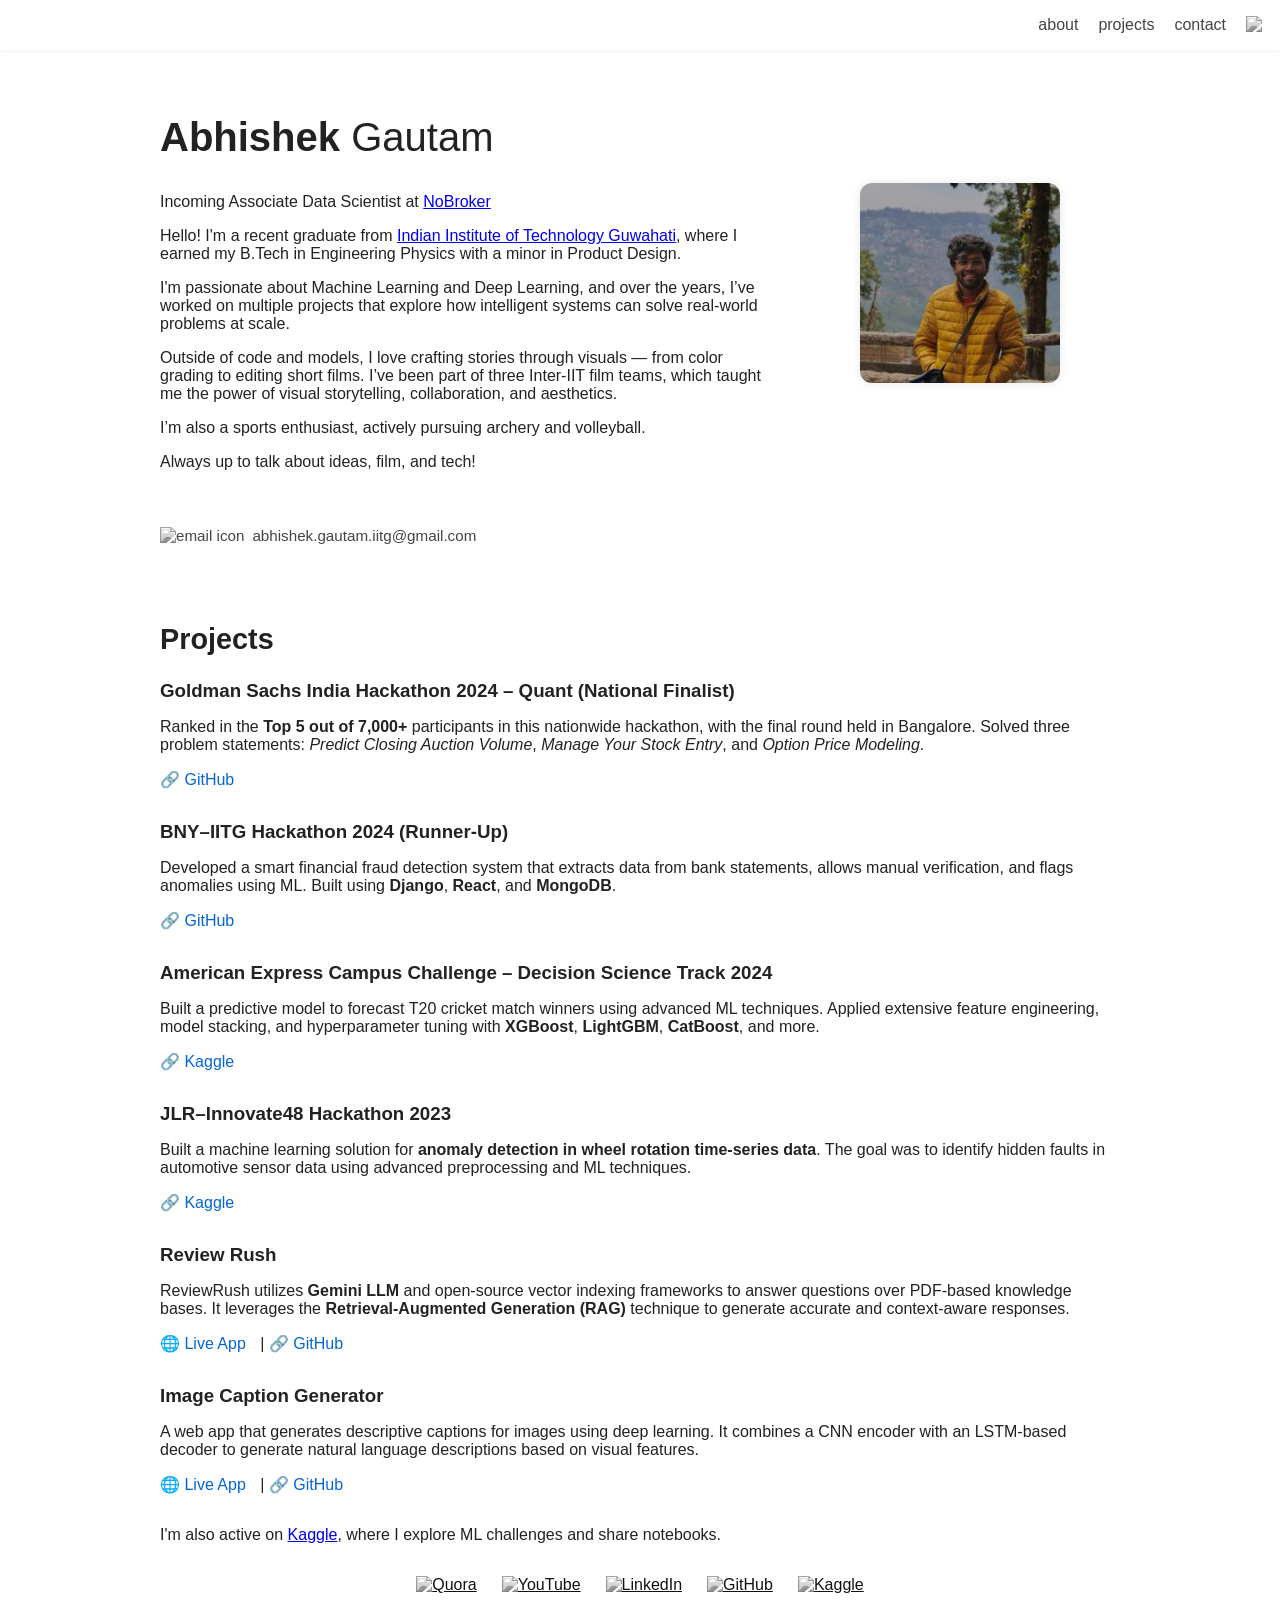
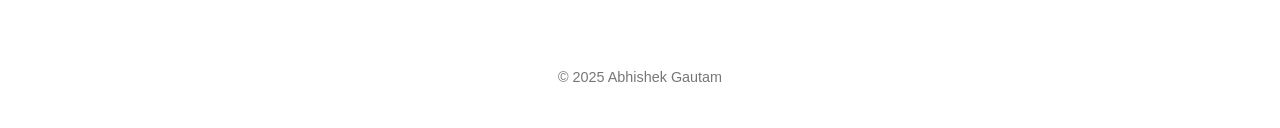
==== index.html @ c1649ff0 "rollback" ====
<!DOCTYPE html>
<html lang="en">

<head>
  <meta charset="UTF-8">
  <meta name="viewport" content="width=device-width, initial-scale=1.0">
  <title>Abhishek Gautam | Portfolio</title>
  <link rel="stylesheet" href="style.css">
</head>

<body>
  <nav class="nav">
    <div class="nav-left"></div>
    <ul class="nav-right">
      <li><a href="#about">about</a></li>
      <li><a href="#projects">projects</a></li>
      <li><a href="#contact">contact</a></li>
      <li>
        <button id="theme-toggle" class="theme-toggle">
          <img id="theme-icon" src="https://img.icons8.com/ios-filled/24/000000/sun--v1.png" alt="Theme Icon" />
        </button>
      </li>

    </ul>
  </nav>


  <main class="container">
    <section class="intro" id="about">
      <div class="intro-text">
        <h1><strong>Abhishek</strong> Gautam</h1>
        <p>Incoming Associate Data Scientist at <a href='https://www.nobroker.in/'>NoBroker</a></p>
        <p>Hello! I'm a recent graduate from <a href='https://iitg.ac.in/'>Indian Institute of Technology Guwahati</a>,
          where I earned my B.Tech in Engineering Physics with a
          minor in Product Design.</p>
        <p>
          I'm passionate about Machine Learning and Deep Learning, and over the years, I’ve worked on multiple projects
          that
          explore how intelligent systems can solve real-world problems at scale.</p>
        <p>Outside of code and models, I love crafting stories through visuals — from color grading to editing short
          films. I’ve
          been part of three Inter-IIT film teams, which taught me the power of visual
          storytelling, collaboration, and aesthetics.</p>
        <p>I’m also a sports enthusiast, actively pursuing archery and volleyball.</p>
        <p>Always up to talk about ideas, film, and tech!</p>
      </div>

      <div class="intro-img">
        <img src="profile.jpg" alt="Abhishek Gautam">
      </div>
      <p class="email-contact">
        <img src="https://img.icons8.com/ios-filled/20/000000/new-post.png" alt="email icon">
        abhishek.gautam.iitg@gmail.com
      </p>


    </section>

    <section id="projects">
      <h2>Projects</h2>

      <div class="project">
        <h3>Goldman Sachs India Hackathon 2024 – Quant (National Finalist)</h3>
        <p>
          Ranked in the <strong>Top 5 out of 7,000+</strong> participants in this nationwide hackathon, with the final
          round
          held in Bangalore.
          Solved three problem statements: <em>Predict Closing Auction Volume</em>, <em>Manage Your Stock Entry</em>,
          and
          <em>Option Price Modeling</em>.
        </p>
        <p>
          <a href="https://github.com/ABHISHEKgauti25/GoldmanSachsIndiaHackathon" target="_blank">🔗 GitHub</a>
        </p>
      </div>

      <div class="project">
        <h3>BNY–IITG Hackathon 2024 (Runner-Up)</h3>
        <p>
          Developed a smart financial fraud detection system that extracts data from bank statements, allows manual
          verification, and flags anomalies using ML.
          Built using <strong>Django</strong>, <strong>React</strong>, and <strong>MongoDB</strong>.
        </p>
        <p>
          <a href="https://github.com/Haribhajank/BNY-Hackathon" target="_blank">🔗 GitHub</a>
        </p>
      </div>

      <div class="project">
        <h3>American Express Campus Challenge – Decision Science Track 2024</h3>
        <p>
          Built a predictive model to forecast T20 cricket match winners using advanced ML techniques. Applied extensive
          feature engineering, model stacking, and hyperparameter tuning with <strong>XGBoost</strong>,
          <strong>LightGBM</strong>, <strong>CatBoost</strong>, and more.
        </p>
        <p>
          <a href="https://www.kaggle.com/datasets/abhishekgautam12/american-express-campus-super-bowl-challenge-2024?select=664376cd0ff2c_amex_campus_challenge_2024_modeling_problem_statement_vf_1.pdf"
            target="_blank">🔗 Kaggle</a>
        </p>
      </div>

      <div class="project">
        <h3>JLR–Innovate48 Hackathon 2023</h3>
        <p>
          Built a machine learning solution for <strong>anomaly detection in wheel rotation time-series data</strong>.
          The
          goal was to identify hidden faults in automotive sensor data using advanced preprocessing and ML techniques.
        </p>
        <p>
          <a href="https://www.kaggle.com/code/abhishekgautam12/jlr-ps3" target="_blank">🔗 Kaggle</a>
        </p>
      </div>



      <div class="project">
        <h3>Review Rush</h3>
        <p>
          ReviewRush utilizes <strong>Gemini LLM</strong> and open-source vector indexing frameworks to answer questions
          over PDF-based knowledge bases. It leverages the <strong>Retrieval-Augmented Generation (RAG)</strong>
          technique
          to generate accurate and context-aware responses.
        </p>
        <p>
          <a href="https://rushreview.streamlit.app/" target="_blank">🌐 Live App</a> |
          <a href="https://github.com/ABHISHEKgauti25/ReviewRush" target="_blank">🔗 GitHub</a>
        </p>
      </div>

      <div class="project">
        <h3>Image Caption Generator</h3>
        <p>
          A web app that generates descriptive captions for images using deep learning. It combines a CNN encoder with
          an
          LSTM-based decoder to generate natural language descriptions based on visual features.
        </p>
        <p>
          <a href="https://imagecaptiongeneration.streamlit.app/" target="_blank">🌐 Live App</a> |
          <a href="https://github.com/ABHISHEKgauti25/ImageCaptionGenerator" target="_blank">🔗 GitHub</a>
        </p>
      </div>




      <p>I'm also active on <a href="https://www.kaggle.com/abhishekgautam12" target="_blank">Kaggle</a>, where I
        explore ML
        challenges and share notebooks.</p>

    </section>


    <section id="contact">
      <ul class="icon-links">

        <li>
          <a href="https://www.quora.com/profile/Abhishek-Gautam-1459" target="_blank">
            <img src="https://img.icons8.com/ios-filled/32/000000/quora.png" alt="Quora">
          </a>
        </li>
        <li>
          <a href="https://www.youtube.com/@abhishekgautam25" target="_blank">
            <img src="https://img.icons8.com/ios-filled/32/000000/youtube-play.png" alt="YouTube">
          </a>
        </li>
        <li>
          <a href="https://www.linkedin.com/in/abhishek-gautam25/" target="_blank">
            <img src="https://img.icons8.com/ios-filled/32/000000/linkedin.png" alt="LinkedIn">
          </a>
        </li>
        <li>
          <a href="https://github.com/ABHISHEKgauti25" target="_blank">
            <img src="https://img.icons8.com/ios-filled/32/000000/github.png" alt="GitHub">
          </a>
        </li>
        <li>
          <a href="https://www.kaggle.com/abhishekgautam12" target="_blank">
            <img src="https://cdn.jsdelivr.net/gh/simple-icons/simple-icons/icons/kaggle.svg" alt="Kaggle"
              class="svg-icon">
          </a>
        </li>



      </ul>


    </section>


  </main>

  <footer>
    <p>&copy; 2025 Abhishek Gautam</p>
  </footer>

  <script>
    const toggleBtn = document.getElementById('theme-toggle');
    const icon = document.getElementById('theme-icon');

    function updateThemeIcon() {
      if (document.body.classList.contains('dark')) {
        icon.src = "https://img.icons8.com/ios-filled/24/ffffff/crescent-moon.png"; // white moon
      } else {
        icon.src = "https://img.icons8.com/ios-filled/24/000000/sun--v1.png"; // black sun
      }
    }

    toggleBtn.addEventListener('click', () => {
      document.body.classList.toggle('dark');
      updateThemeIcon();
    });

    // Call on load in case theme persists (optional)
    updateThemeIcon();
  </script>


</body>

</html>
---- style.css ----
body {
  font-family: 'Segoe UI', sans-serif;
  margin: 0;
  background: #fff;
  color: #222;
  transition: background 0.5s ease, color 0.5s ease;
}

.nav {
  background: #fff;
  padding: 1em;
  box-shadow: 0 2px 4px rgba(0, 0, 0, 0.05);
}

.nav ul {
  list-style: none;
  display: flex;
  justify-content: flex-end;
  align-items: center;
  gap: 20px;
  margin: 0;
  padding: 0;
}

.nav a {
  text-decoration: none;
  color: #444;
  font-weight: 500;
}

.nav .active {
  font-weight: bold;
  color: #000;
}


.container {
  max-width: 960px;
  margin: 2em auto;
  padding: 0 1em;
}

.intro {
  display: flex;
  flex-wrap: wrap;
  gap: 2em;
  align-items: center;
  margin-bottom: 4em;
}

.intro-text {
  flex: 1 1 60%;
}

.intro-img {
  flex: 1 1 30%;
  text-align: center;
}

.intro-img img {
  width: 200px;
  height: 200px;
  border-radius: 12px;
  object-fit: cover;
  box-shadow: 0 0 10px rgba(0, 0, 0, 0.1);
}

h1 {
  font-size: 2.5em;
  font-weight: 100;
}

h1 strong {
  font-weight: 600;
  /* Less bold than normal bold */
}

h2 {
  font-size: 1.8em;
  margin-top: 2em;
}

footer {
  text-align: center;
  padding: 2em;
  font-size: 0.9em;
  color: #777;
}

.dark {
  background: #121212;
  color: #eee;
}

.dark .nav {
  background: #1e1e1e;
}

.dark a {
  color: #90caf9;
}

.project {
  margin-bottom: 2em;
}

.project h3 {
  margin-bottom: 0.3em;
  color: #222;
}

.project a {
  text-decoration: none;
  margin-right: 10px;
  color: #0366d6;
}

.dark .project a {
  color: #90caf9;
}

.contact-list {
  list-style: none;
  padding: 0;
  margin-top: 1em;
}

.contact-list li {
  margin-bottom: 10px;
  display: flex;
  align-items: center;
}

.contact-list img {
  width: 20px;
  height: 20px;
  margin-right: 10px;
  filter: grayscale(100%);
}

.contact-list a {
  text-decoration: none;
  color: #0366d6;
}

.dark .contact-list a {
  color: #90caf9;
}

.email-contact {
  display: flex;
  align-items: center;
  font-size: 0.95em;
  margin-top: 0.5em;
  color: #444;
}

.email-contact img {
  margin-right: 8px;
  filter: grayscale(100%);
}

.dark .email-contact {
  color: #ccc;
}

.icon-links {
  display: flex;
  justify-content: center;
  gap: 25px;
  list-style: none;
  padding: 0;
  margin-top: 2em;
}

.icon-links li img {
  width: 32px;
  height: 32px;
  filter: grayscale(100%);
  transition: filter 0.3s ease;
}

.icon-links li img:hover {
  filter: none;
}

.svg-icon {
  width: 32px;
  height: 32px;
  filter: grayscale(100%);
  transition: filter 0.3s ease;
  fill: currentColor;
}

.svg-icon:hover {
  filter: none;
}

.theme-toggle {
  background: transparent;
  border: none;
  cursor: pointer;
  padding: 0;
  display: flex;
  align-items: center;
}

.theme-toggle img {
  width: 18px;
  height: 18px;
  filter: grayscale(100%);
  transition: filter 0.3s ease;
}

.theme-toggle img:hover {
  filter: none;
}
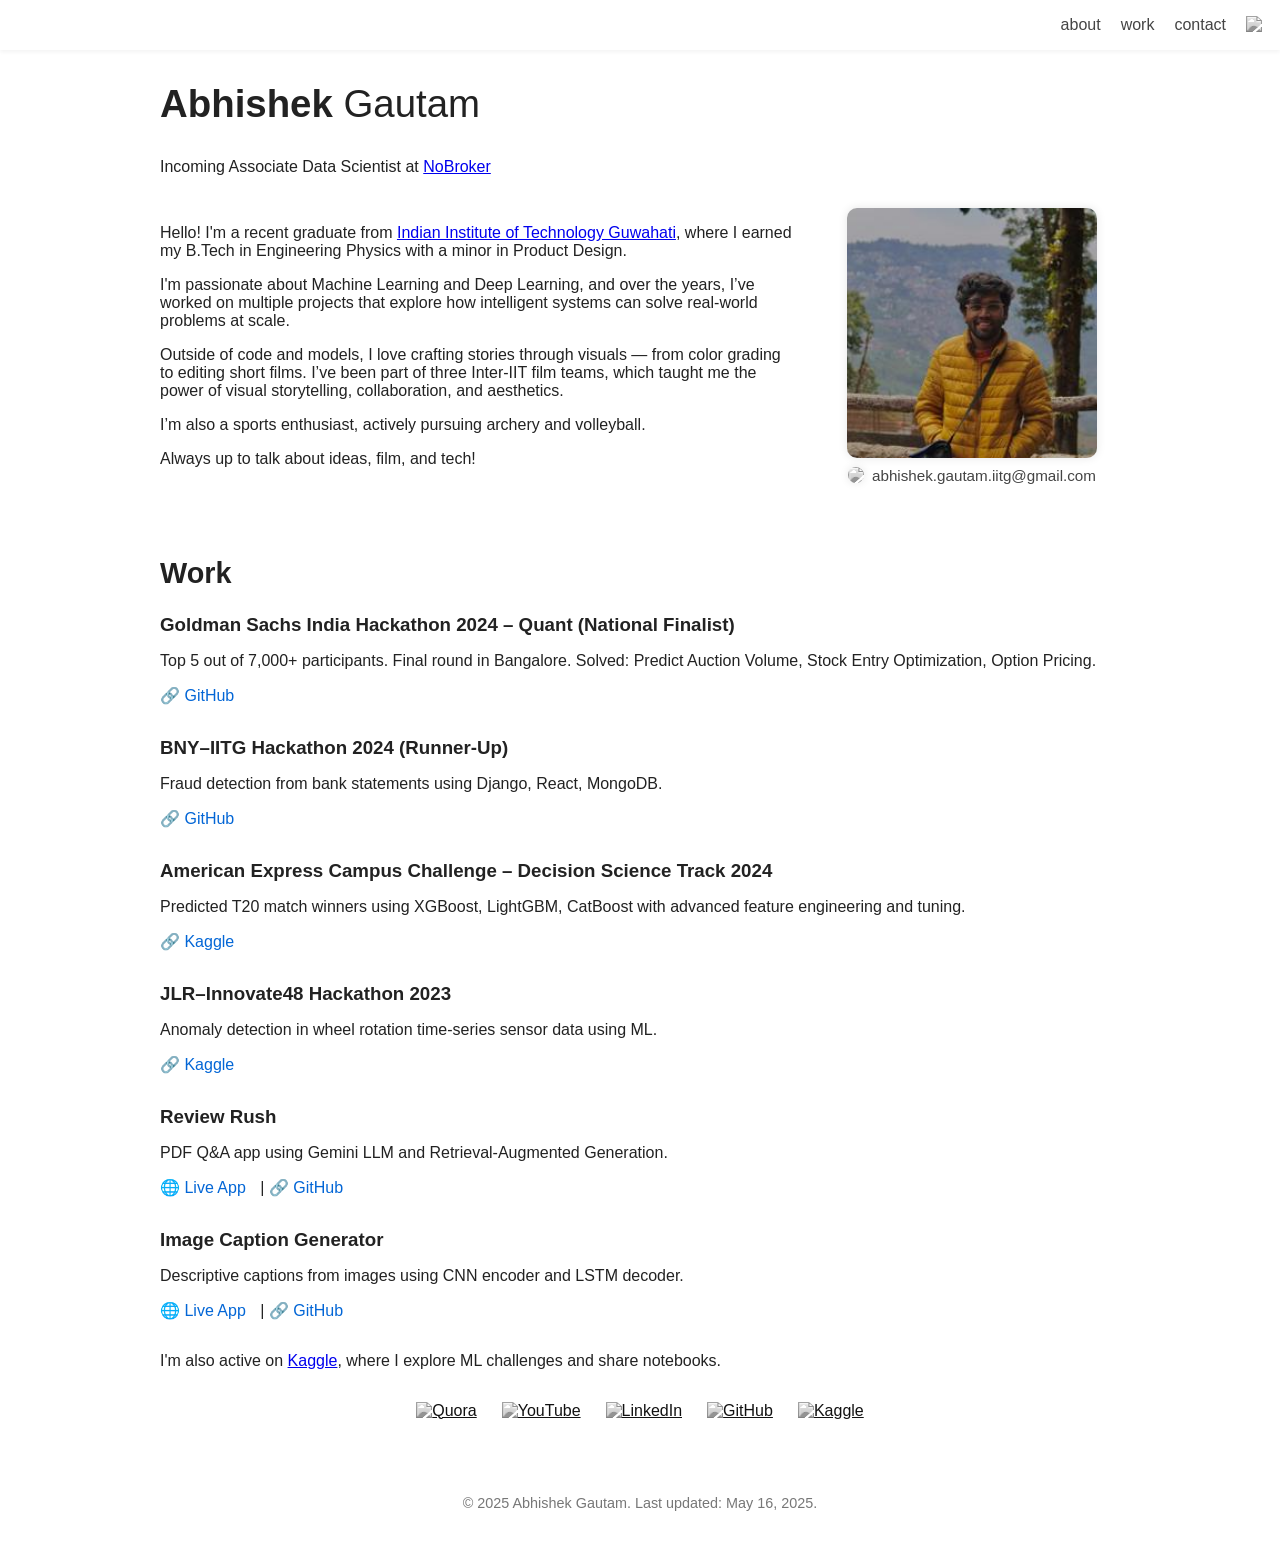
==== commit 52511def: "updated layout" ====
--- a/index.html
+++ b/index.html
@@ -2,196 +2,125 @@
 <html lang="en">
 
 <head>
-  <meta charset="UTF-8">
-  <meta name="viewport" content="width=device-width, initial-scale=1.0">
+  <meta charset="UTF-8" />
+  <meta name="viewport" content="width=device-width, initial-scale=1.0" />
   <title>Abhishek Gautam | Portfolio</title>
-  <link rel="stylesheet" href="style.css">
+  <link rel="stylesheet" href="style.css" />
 </head>
 
 <body>
   <nav class="nav">
-    <div class="nav-left"></div>
     <ul class="nav-right">
       <li><a href="#about">about</a></li>
-      <li><a href="#projects">projects</a></li>
+      <li><a href="#work">work</a></li>
       <li><a href="#contact">contact</a></li>
       <li>
         <button id="theme-toggle" class="theme-toggle">
           <img id="theme-icon" src="https://img.icons8.com/ios-filled/24/000000/sun--v1.png" alt="Theme Icon" />
         </button>
       </li>
-
     </ul>
   </nav>
 
-
   <main class="container">
     <section class="intro" id="about">
-      <div class="intro-text">
+      <div class="intro-heading">
         <h1><strong>Abhishek</strong> Gautam</h1>
-        <p>Incoming Associate Data Scientist at <a href='https://www.nobroker.in/'>NoBroker</a></p>
-        <p>Hello! I'm a recent graduate from <a href='https://iitg.ac.in/'>Indian Institute of Technology Guwahati</a>,
-          where I earned my B.Tech in Engineering Physics with a
-          minor in Product Design.</p>
-        <p>
-          I'm passionate about Machine Learning and Deep Learning, and over the years, I’ve worked on multiple projects
-          that
-          explore how intelligent systems can solve real-world problems at scale.</p>
-        <p>Outside of code and models, I love crafting stories through visuals — from color grading to editing short
-          films. I’ve
-          been part of three Inter-IIT film teams, which taught me the power of visual
-          storytelling, collaboration, and aesthetics.</p>
-        <p>I’m also a sports enthusiast, actively pursuing archery and volleyball.</p>
-        <p>Always up to talk about ideas, film, and tech!</p>
+        <p>Incoming Associate Data Scientist at <a href="https://www.nobroker.in/">NoBroker</a></p>
       </div>
 
-      <div class="intro-img">
-        <img src="profile.jpg" alt="Abhishek Gautam">
+      <div class="intro-content">
+        <div class="intro-left">
+          <p>Hello! I'm a recent graduate from <a href='https://iitg.ac.in/'>Indian Institute of Technology
+              Guwahati</a>, where I earned my B.Tech in Engineering Physics with a minor in Product Design.</p>
+          <p>I'm passionate about Machine Learning and Deep Learning, and over the years, I’ve worked on multiple
+            projects that explore how intelligent systems can solve real-world problems at scale.</p>
+          <p>Outside of code and models, I love crafting stories through visuals — from color grading to editing short
+            films. I’ve been part of three Inter-IIT film teams, which taught me the power of visual storytelling,
+            collaboration, and aesthetics.</p>
+          <p>I’m also a sports enthusiast, actively pursuing archery and volleyball.</p>
+          <p>Always up to talk about ideas, film, and tech!</p>
+        </div>
+        <div class="intro-right">
+          <img src="profile.jpg" alt="Abhishek Gautam" />
+          <p class="email-contact">
+            <img src="https://img.icons8.com/ios-filled/16/000000/new-post.png" alt="email icon" />
+            abhishek.gautam.iitg@gmail.com
+          </p>
+        </div>
+
       </div>
-      <p class="email-contact">
-        <img src="https://img.icons8.com/ios-filled/20/000000/new-post.png" alt="email icon">
-        abhishek.gautam.iitg@gmail.com
-      </p>
-
-
     </section>
 
-    <section id="projects">
-      <h2>Projects</h2>
+    <section id="work">
+      <h2>Work</h2>
 
       <div class="project">
         <h3>Goldman Sachs India Hackathon 2024 – Quant (National Finalist)</h3>
-        <p>
-          Ranked in the <strong>Top 5 out of 7,000+</strong> participants in this nationwide hackathon, with the final
-          round
-          held in Bangalore.
-          Solved three problem statements: <em>Predict Closing Auction Volume</em>, <em>Manage Your Stock Entry</em>,
-          and
-          <em>Option Price Modeling</em>.
-        </p>
-        <p>
-          <a href="https://github.com/ABHISHEKgauti25/GoldmanSachsIndiaHackathon" target="_blank">🔗 GitHub</a>
-        </p>
+        <p>Top 5 out of 7,000+ participants. Final round in Bangalore. Solved: Predict Auction Volume, Stock Entry
+          Optimization, Option Pricing.</p>
+        <p><a href="https://github.com/ABHISHEKgauti25/GoldmanSachsIndiaHackathon" target="_blank">🔗 GitHub</a></p>
       </div>
 
       <div class="project">
         <h3>BNY–IITG Hackathon 2024 (Runner-Up)</h3>
-        <p>
-          Developed a smart financial fraud detection system that extracts data from bank statements, allows manual
-          verification, and flags anomalies using ML.
-          Built using <strong>Django</strong>, <strong>React</strong>, and <strong>MongoDB</strong>.
-        </p>
-        <p>
-          <a href="https://github.com/Haribhajank/BNY-Hackathon" target="_blank">🔗 GitHub</a>
-        </p>
+        <p>Fraud detection from bank statements using Django, React, MongoDB.</p>
+        <p><a href="https://github.com/Haribhajank/BNY-Hackathon" target="_blank">🔗 GitHub</a></p>
       </div>
 
       <div class="project">
         <h3>American Express Campus Challenge – Decision Science Track 2024</h3>
-        <p>
-          Built a predictive model to forecast T20 cricket match winners using advanced ML techniques. Applied extensive
-          feature engineering, model stacking, and hyperparameter tuning with <strong>XGBoost</strong>,
-          <strong>LightGBM</strong>, <strong>CatBoost</strong>, and more.
+        <p>Predicted T20 match winners using XGBoost, LightGBM, CatBoost with advanced feature engineering and tuning.
         </p>
-        <p>
-          <a href="https://www.kaggle.com/datasets/abhishekgautam12/american-express-campus-super-bowl-challenge-2024?select=664376cd0ff2c_amex_campus_challenge_2024_modeling_problem_statement_vf_1.pdf"
-            target="_blank">🔗 Kaggle</a>
-        </p>
+        <p><a href="https://www.kaggle.com/datasets/abhishekgautam12/american-express-campus-super-bowl-challenge-2024"
+            target="_blank">🔗 Kaggle</a></p>
       </div>
 
       <div class="project">
         <h3>JLR–Innovate48 Hackathon 2023</h3>
-        <p>
-          Built a machine learning solution for <strong>anomaly detection in wheel rotation time-series data</strong>.
-          The
-          goal was to identify hidden faults in automotive sensor data using advanced preprocessing and ML techniques.
-        </p>
-        <p>
-          <a href="https://www.kaggle.com/code/abhishekgautam12/jlr-ps3" target="_blank">🔗 Kaggle</a>
-        </p>
+        <p>Anomaly detection in wheel rotation time-series sensor data using ML.</p>
+        <p><a href="https://www.kaggle.com/code/abhishekgautam12/jlr-ps3" target="_blank">🔗 Kaggle</a></p>
       </div>
-
-
 
       <div class="project">
         <h3>Review Rush</h3>
-        <p>
-          ReviewRush utilizes <strong>Gemini LLM</strong> and open-source vector indexing frameworks to answer questions
-          over PDF-based knowledge bases. It leverages the <strong>Retrieval-Augmented Generation (RAG)</strong>
-          technique
-          to generate accurate and context-aware responses.
-        </p>
-        <p>
-          <a href="https://rushreview.streamlit.app/" target="_blank">🌐 Live App</a> |
+        <p>PDF Q&A app using Gemini LLM and Retrieval-Augmented Generation.</p>
+        <p><a href="https://rushreview.streamlit.app/" target="_blank">🌐 Live App</a> |
           <a href="https://github.com/ABHISHEKgauti25/ReviewRush" target="_blank">🔗 GitHub</a>
         </p>
       </div>
 
       <div class="project">
         <h3>Image Caption Generator</h3>
-        <p>
-          A web app that generates descriptive captions for images using deep learning. It combines a CNN encoder with
-          an
-          LSTM-based decoder to generate natural language descriptions based on visual features.
-        </p>
-        <p>
-          <a href="https://imagecaptiongeneration.streamlit.app/" target="_blank">🌐 Live App</a> |
+        <p>Descriptive captions from images using CNN encoder and LSTM decoder.</p>
+        <p><a href="https://imagecaptiongeneration.streamlit.app/" target="_blank">🌐 Live App</a> |
           <a href="https://github.com/ABHISHEKgauti25/ImageCaptionGenerator" target="_blank">🔗 GitHub</a>
         </p>
       </div>
 
-
-
-
       <p>I'm also active on <a href="https://www.kaggle.com/abhishekgautam12" target="_blank">Kaggle</a>, where I
-        explore ML
-        challenges and share notebooks.</p>
-
+        explore ML challenges and share notebooks.</p>
     </section>
-
 
     <section id="contact">
       <ul class="icon-links">
-
-        <li>
-          <a href="https://www.quora.com/profile/Abhishek-Gautam-1459" target="_blank">
-            <img src="https://img.icons8.com/ios-filled/32/000000/quora.png" alt="Quora">
-          </a>
-        </li>
-        <li>
-          <a href="https://www.youtube.com/@abhishekgautam25" target="_blank">
-            <img src="https://img.icons8.com/ios-filled/32/000000/youtube-play.png" alt="YouTube">
-          </a>
-        </li>
-        <li>
-          <a href="https://www.linkedin.com/in/abhishek-gautam25/" target="_blank">
-            <img src="https://img.icons8.com/ios-filled/32/000000/linkedin.png" alt="LinkedIn">
-          </a>
-        </li>
-        <li>
-          <a href="https://github.com/ABHISHEKgauti25" target="_blank">
-            <img src="https://img.icons8.com/ios-filled/32/000000/github.png" alt="GitHub">
-          </a>
-        </li>
-        <li>
-          <a href="https://www.kaggle.com/abhishekgautam12" target="_blank">
-            <img src="https://cdn.jsdelivr.net/gh/simple-icons/simple-icons/icons/kaggle.svg" alt="Kaggle"
-              class="svg-icon">
-          </a>
-        </li>
-
-
-
+        <li><a href="https://www.quora.com/profile/Abhishek-Gautam-1459" target="_blank"><img
+              src="https://img.icons8.com/ios-filled/32/000000/quora.png" alt="Quora" /></a></li>
+        <li><a href="https://www.youtube.com/@abhishekgautam25" target="_blank"><img
+              src="https://img.icons8.com/ios-filled/32/000000/youtube-play.png" alt="YouTube" /></a></li>
+        <li><a href="https://www.linkedin.com/in/abhishek-gautam25/" target="_blank"><img
+              src="https://img.icons8.com/ios-filled/32/000000/linkedin.png" alt="LinkedIn" /></a></li>
+        <li><a href="https://github.com/ABHISHEKgauti25" target="_blank"><img
+              src="https://img.icons8.com/ios-filled/32/000000/github.png" alt="GitHub" /></a></li>
+        <li><a href="https://www.kaggle.com/abhishekgautam12" target="_blank"><img
+              src="https://cdn.jsdelivr.net/gh/simple-icons/simple-icons/icons/kaggle.svg" alt="Kaggle"
+              class="svg-icon" /></a></li>
       </ul>
-
-
     </section>
-
-
   </main>
 
   <footer>
-    <p>&copy; 2025 Abhishek Gautam</p>
+    <p>&copy; 2025 Abhishek Gautam. Last updated: May 16, 2025.</p>
   </footer>
 
   <script>
@@ -199,11 +128,9 @@
     const icon = document.getElementById('theme-icon');
 
     function updateThemeIcon() {
-      if (document.body.classList.contains('dark')) {
-        icon.src = "https://img.icons8.com/ios-filled/24/ffffff/crescent-moon.png"; // white moon
-      } else {
-        icon.src = "https://img.icons8.com/ios-filled/24/000000/sun--v1.png"; // black sun
-      }
+      icon.src = document.body.classList.contains('dark')
+        ? "https://img.icons8.com/ios-filled/24/ffffff/crescent-moon.png"
+        : "https://img.icons8.com/ios-filled/24/000000/sun--v1.png";
     }
 
     toggleBtn.addEventListener('click', () => {
@@ -211,11 +138,8 @@
       updateThemeIcon();
     });
 
-    // Call on load in case theme persists (optional)
     updateThemeIcon();
   </script>
-
-
 </body>
 
 </html>
--- a/style.css
+++ b/style.css
@@ -6,10 +6,15 @@
   transition: background 0.5s ease, color 0.5s ease;
 }
 
+
 .nav {
   background: #fff;
   padding: 1em;
   box-shadow: 0 2px 4px rgba(0, 0, 0, 0.05);
+  align-items: center;
+  position: sticky;
+  top: 0;
+
 }
 
 .nav ul {
@@ -33,38 +38,12 @@
   color: #000;
 }
 
-
 .container {
   max-width: 960px;
   margin: 2em auto;
   padding: 0 1em;
 }
 
-.intro {
-  display: flex;
-  flex-wrap: wrap;
-  gap: 2em;
-  align-items: center;
-  margin-bottom: 4em;
-}
-
-.intro-text {
-  flex: 1 1 60%;
-}
-
-.intro-img {
-  flex: 1 1 30%;
-  text-align: center;
-}
-
-.intro-img img {
-  width: 200px;
-  height: 200px;
-  border-radius: 12px;
-  object-fit: cover;
-  box-shadow: 0 0 10px rgba(0, 0, 0, 0.1);
-}
-
 h1 {
   font-size: 2.5em;
   font-weight: 100;
@@ -72,7 +51,6 @@
 
 h1 strong {
   font-weight: 600;
-  /* Less bold than normal bold */
 }
 
 h2 {
@@ -147,23 +125,6 @@
   color: #90caf9;
 }
 
-.email-contact {
-  display: flex;
-  align-items: center;
-  font-size: 0.95em;
-  margin-top: 0.5em;
-  color: #444;
-}
-
-.email-contact img {
-  margin-right: 8px;
-  filter: grayscale(100%);
-}
-
-.dark .email-contact {
-  color: #ccc;
-}
-
 .icon-links {
   display: flex;
   justify-content: center;
@@ -214,4 +175,72 @@
 
 .theme-toggle img:hover {
   filter: none;
+}
+
+.intro-heading {
+  margin-bottom: 2em;
+}
+
+.intro-heading h1 {
+  font-size: 2.4em;
+  font-weight: 100;
+}
+
+.intro-heading h1 strong {
+  font-weight: 600;
+}
+
+.intro-content {
+  display: flex;
+  align-items: flex-start;
+  gap: 2em;
+}
+
+.intro-left {
+  flex: 1 1 65%;
+  text-align: left;
+}
+
+.intro-right {
+  flex: 1 1 30%;
+  display: flex;
+  flex-direction: column;
+  align-items: center;
+}
+
+.intro-right img {
+  width: 250px;
+  height: 250px;
+  border-radius: 10px;
+  object-fit: cover;
+  box-shadow: 0 0 10px rgba(0, 0, 0, 0.1);
+}
+
+.email-contact {
+  margin-top: 0.6em;
+  display: flex;
+  align-items: center;
+  font-size: 0.95em;
+  color: #444;
+}
+
+.email-contact img {
+  width: 16px;
+  height: 16px;
+  margin-right: 8px;
+  filter: grayscale(100%);
+}
+
+/* Mobile */
+@media (max-width: 768px) {
+  .intro-content {
+    flex-direction: column;
+    align-items: center;
+  }
+
+  .intro-left,
+  .intro-right {
+    flex: 1 1 100%;
+    text-align: center;
+  }
 }
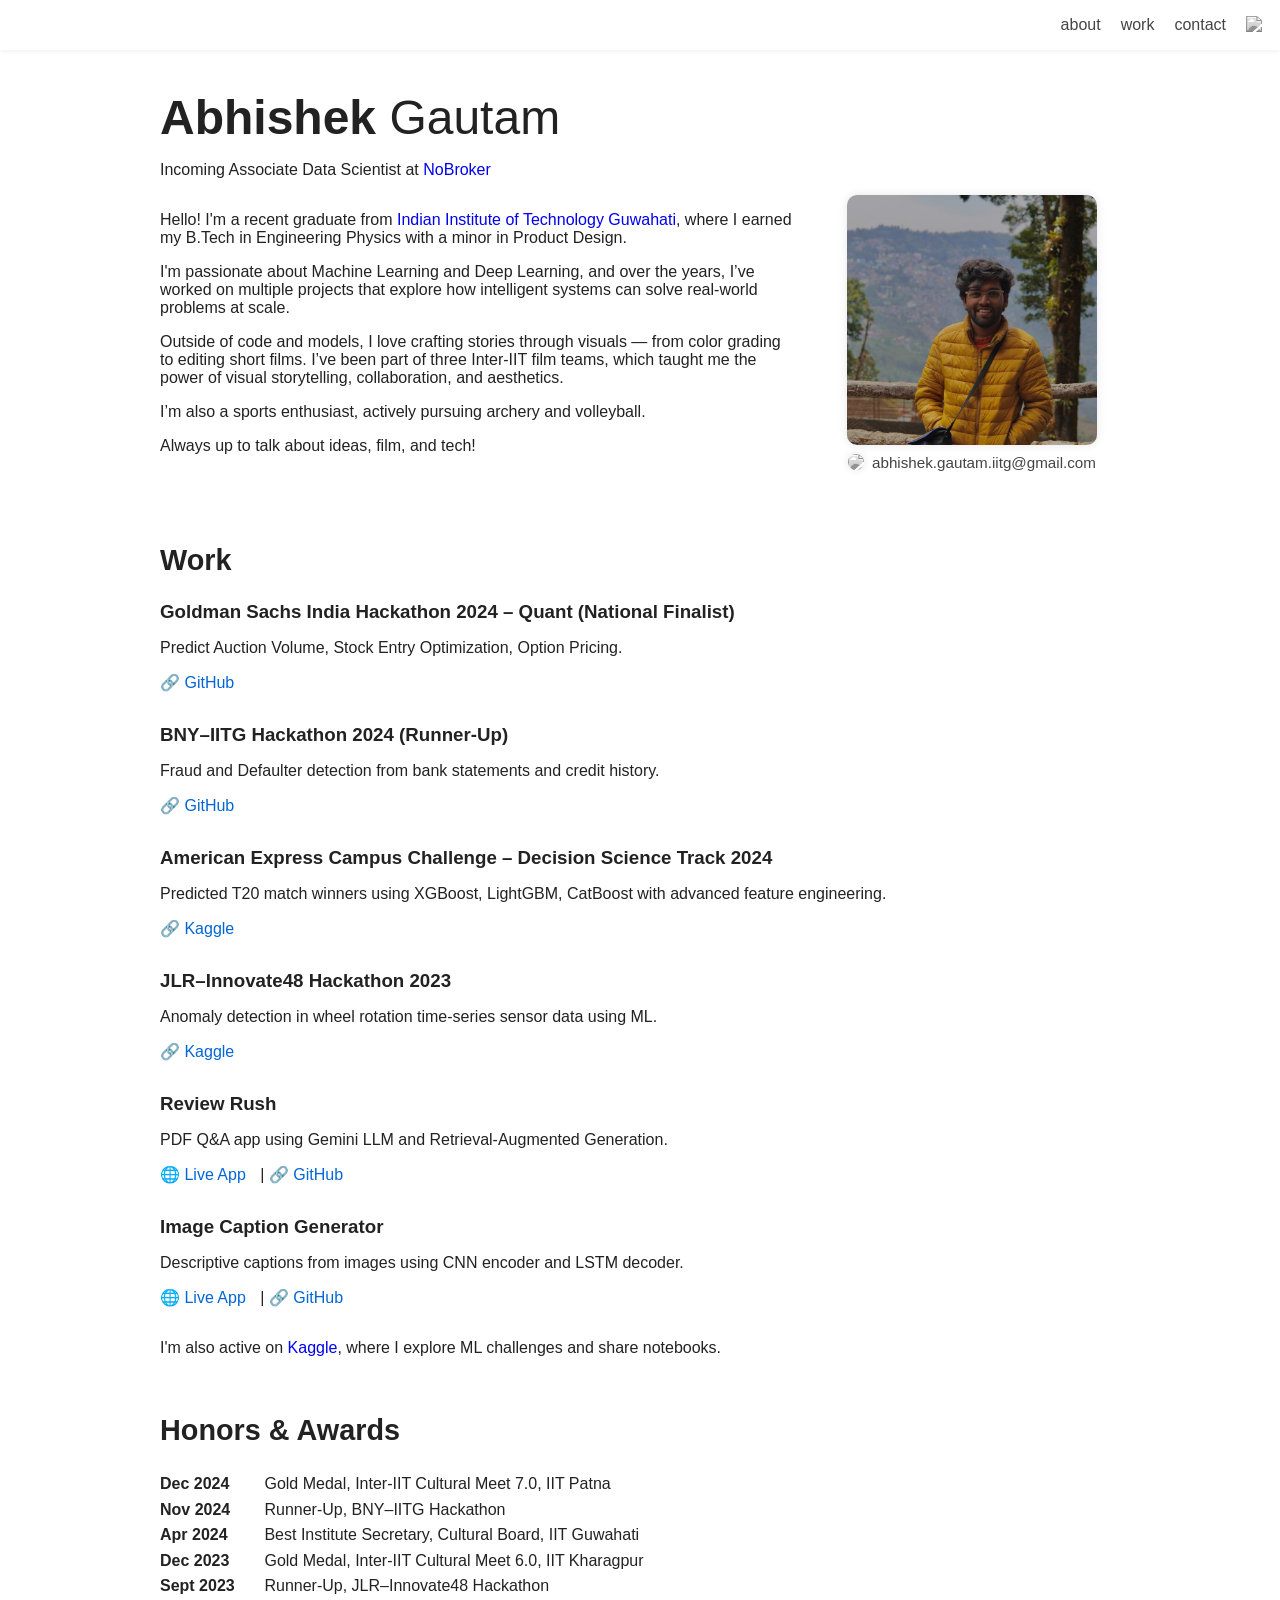
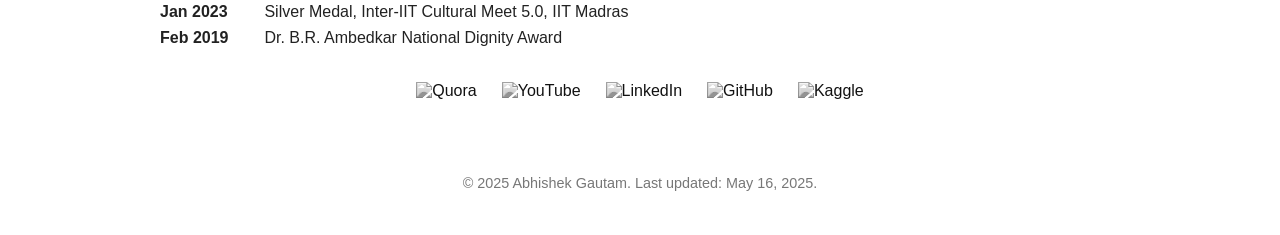
==== commit 3667d002: "adding awards section" ====
--- a/index.html
+++ b/index.html
@@ -57,20 +57,19 @@
 
       <div class="project">
         <h3>Goldman Sachs India Hackathon 2024 – Quant (National Finalist)</h3>
-        <p>Top 5 out of 7,000+ participants. Final round in Bangalore. Solved: Predict Auction Volume, Stock Entry
-          Optimization, Option Pricing.</p>
+        <p>Predict Auction Volume, Stock Entry Optimization, Option Pricing.</p>
         <p><a href="https://github.com/ABHISHEKgauti25/GoldmanSachsIndiaHackathon" target="_blank">🔗 GitHub</a></p>
       </div>
 
       <div class="project">
         <h3>BNY–IITG Hackathon 2024 (Runner-Up)</h3>
-        <p>Fraud detection from bank statements using Django, React, MongoDB.</p>
+        <p>Fraud and Defaulter detection from bank statements and credit history.</p>
         <p><a href="https://github.com/Haribhajank/BNY-Hackathon" target="_blank">🔗 GitHub</a></p>
       </div>
 
       <div class="project">
         <h3>American Express Campus Challenge – Decision Science Track 2024</h3>
-        <p>Predicted T20 match winners using XGBoost, LightGBM, CatBoost with advanced feature engineering and tuning.
+        <p>Predicted T20 match winners using XGBoost, LightGBM, CatBoost with advanced feature engineering.
         </p>
         <p><a href="https://www.kaggle.com/datasets/abhishekgautam12/american-express-campus-super-bowl-challenge-2024"
             target="_blank">🔗 Kaggle</a></p>
@@ -101,6 +100,23 @@
       <p>I'm also active on <a href="https://www.kaggle.com/abhishekgautam12" target="_blank">Kaggle</a>, where I
         explore ML challenges and share notebooks.</p>
     </section>
+
+
+
+    <section id="honors">
+      <h2>Honors & Awards</h2>
+      <ul class="honors-list">
+        <li><strong>Dec 2024</strong>  Gold Medal, Inter-IIT Cultural Meet 7.0, IIT Patna</li>
+        <li><strong>Nov 2024</strong>  Runner-Up, BNY–IITG Hackathon</li>
+        <li><strong>Apr 2024</strong>  Best Institute Secretary, Cultural Board, IIT Guwahati</li>
+        <li><strong>Dec 2023</strong>  Gold Medal, Inter-IIT Cultural Meet 6.0, IIT Kharagpur</li>
+        <li><strong>Sept 2023</strong> Runner-Up, JLR–Innovate48 Hackathon</li>
+        <li><strong>Jan 2023</strong>  Silver Medal, Inter-IIT Cultural Meet 5.0, IIT Madras</li>
+        <li><strong>Feb 2019</strong>  Dr. B.R. Ambedkar National Dignity Award</li>
+      </ul>
+    </section>
+
+
 
     <section id="contact">
       <ul class="icon-links">
--- a/style.css
+++ b/style.css
@@ -27,6 +27,9 @@
   padding: 0;
 }
 
+a {
+  text-decoration: none;
+}
 .nav a {
   text-decoration: none;
   color: #444;
@@ -86,6 +89,9 @@
   margin-bottom: 0.3em;
   color: #222;
 }
+.dark .project h3 {
+  color: #eee;
+}
 
 .project a {
   text-decoration: none;
@@ -178,12 +184,13 @@
 }
 
 .intro-heading {
-  margin-bottom: 2em;
+  margin-bottom: 0em;
 }
 
 .intro-heading h1 {
-  font-size: 2.4em;
+  font-size: 3em;
   font-weight: 100;
+  margin-bottom: 0em;
 }
 
 .intro-heading h1 strong {
@@ -223,6 +230,9 @@
   font-size: 0.95em;
   color: #444;
 }
+.dark .email-contact {
+  color: #eee;
+}
 
 .email-contact img {
   width: 16px;
@@ -230,7 +240,47 @@
   margin-right: 8px;
   filter: grayscale(100%);
 }
-
+.dark .email-contact img {
+  filter: brightness(0) invert(1);
+}
+
+.dark .icon-links img:not(.svg-icon),
+.dark .email-contact img {
+  filter: brightness(0) invert(1);
+}
+
+
+
+
+#honors {
+  margin-top: 3em;
+}
+
+.honors-list {
+  list-style: none;
+  padding: 0;
+  margin: 1em 0;
+}
+
+.honors-list li {
+  margin-bottom: 0em;
+  font-size: 1em;
+  line-height: 1.6;
+}
+
+.honors-list li strong {
+  display: inline-block;
+  width: 100px;
+  color: #222;
+}
+
+.dark .honors-list li {
+  color: #ddd;
+}
+
+.dark .honors-list li strong {
+  color: #aaa;
+}
 /* Mobile */
 @media (max-width: 768px) {
   .intro-content {
@@ -238,9 +288,22 @@
     align-items: center;
   }
 
-  .intro-left,
+  .intro-left{
+    flex: 1 1 100%;
+    text-align: left;
+  }
+
   .intro-right {
     flex: 1 1 100%;
     text-align: center;
   }
+
+  .intro-right {
+       order: -1;
+       /* Move image section above the text */
+  }
+  
+  .intro-left {
+       order: 1;
+  }
 }
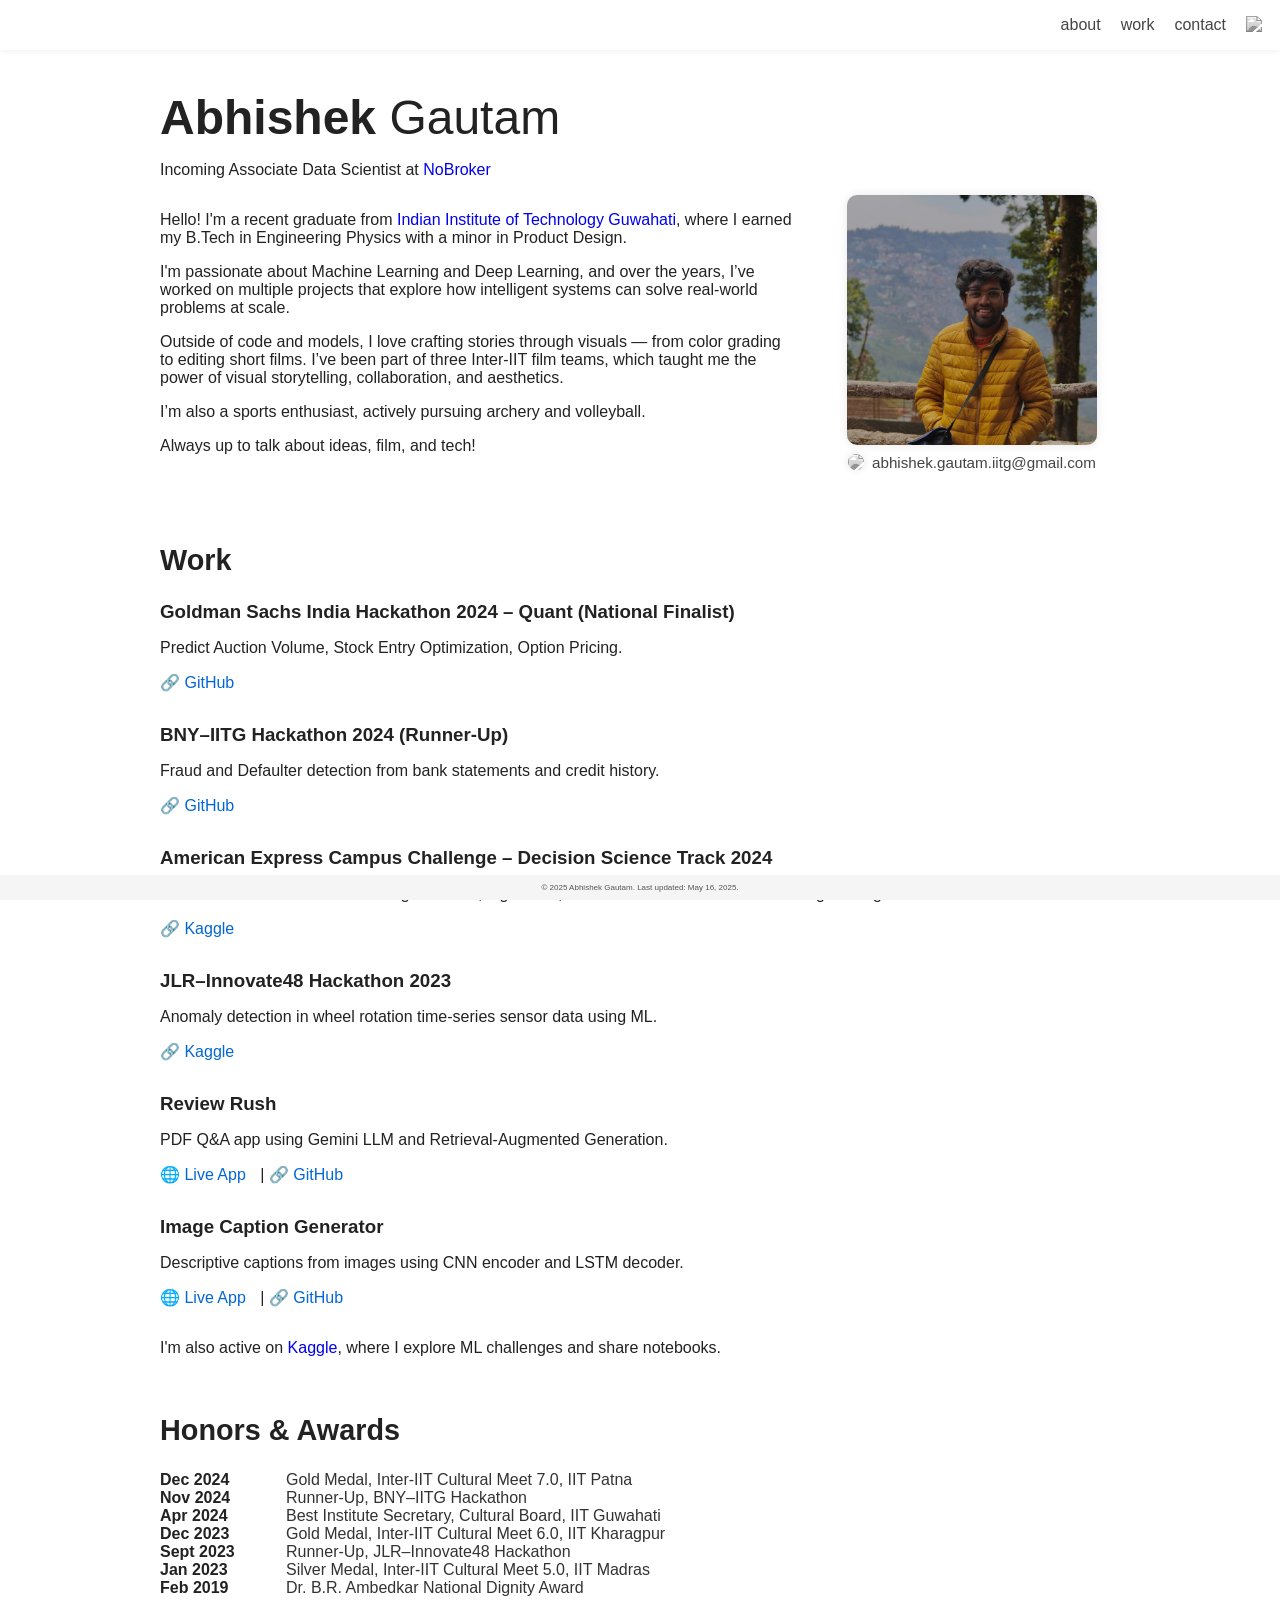
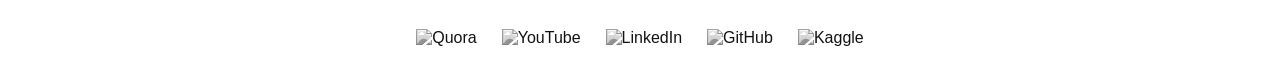
==== commit fcac425b: "updated footer" ====
--- a/index.html
+++ b/index.html
@@ -105,16 +105,45 @@
 
     <section id="honors">
       <h2>Honors & Awards</h2>
-      <ul class="honors-list">
-        <li><strong>Dec 2024</strong>  Gold Medal, Inter-IIT Cultural Meet 7.0, IIT Patna</li>
-        <li><strong>Nov 2024</strong>  Runner-Up, BNY–IITG Hackathon</li>
-        <li><strong>Apr 2024</strong>  Best Institute Secretary, Cultural Board, IIT Guwahati</li>
-        <li><strong>Dec 2023</strong>  Gold Medal, Inter-IIT Cultural Meet 6.0, IIT Kharagpur</li>
-        <li><strong>Sept 2023</strong> Runner-Up, JLR–Innovate48 Hackathon</li>
-        <li><strong>Jan 2023</strong>  Silver Medal, Inter-IIT Cultural Meet 5.0, IIT Madras</li>
-        <li><strong>Feb 2019</strong>  Dr. B.R. Ambedkar National Dignity Award</li>
-      </ul>
+    
+      <div class="honor-entry">
+        <div class="honor-date"><strong>Dec 2024</strong></div>
+        <div class="honor-text">Gold Medal, Inter-IIT Cultural Meet 7.0, IIT Patna</div>
+      </div>
+    
+      <div class="honor-entry">
+        <div class="honor-date"><strong>Nov 2024</strong></div>
+        <div class="honor-text">Runner-Up, BNY–IITG Hackathon</div>
+      </div>
+    
+      <div class="honor-entry">
+        <div class="honor-date"><strong>Apr 2024</strong></div>
+        <div class="honor-text">Best Institute Secretary, Cultural Board, IIT Guwahati</div>
+      </div>
+    
+      <div class="honor-entry">
+        <div class="honor-date"><strong>Dec 2023</strong></div>
+        <div class="honor-text">Gold Medal, Inter-IIT Cultural Meet 6.0, IIT Kharagpur</div>
+      </div>
+    
+      <div class="honor-entry">
+        <div class="honor-date"><strong>Sept 2023</strong></div>
+        <div class="honor-text">Runner-Up, JLR–Innovate48 Hackathon</div>
+      </div>
+    
+      <div class="honor-entry">
+        <div class="honor-date"><strong>Jan 2023</strong></div>
+        <div class="honor-text">Silver Medal, Inter-IIT Cultural Meet 5.0, IIT Madras</div>
+      </div>
+    
+      <div class="honor-entry">
+        <div class="honor-date"><strong>Feb 2019</strong></div>
+        <div class="honor-text">Dr. B.R. Ambedkar National Dignity Award</div>
+      </div>
+    
     </section>
+
+
 
 
 
@@ -135,9 +164,10 @@
     </section>
   </main>
 
-  <footer>
+  <footer class="sticky-footer">
     <p>&copy; 2025 Abhishek Gautam. Last updated: May 16, 2025.</p>
   </footer>
+
 
   <script>
     const toggleBtn = document.getElementById('theme-toggle');
--- a/style.css
+++ b/style.css
@@ -250,36 +250,70 @@
 }
 
 
-
-
+.sticky-footer {
+  position: fixed;
+  bottom: 0;
+  left: 0;
+  width: 100%;
+  background: #f5f5f5;
+  border-top: 0px solid #ccc;
+  text-align: center;
+  padding: 0em 0;
+  font-size: 0.5em;
+  color: #555;
+  z-index: 999;
+}
+
+.dark .sticky-footer {
+  background: #1e1e1e;
+  border-top: 0px solid #444;
+  color: #ccc;
+}
 #honors {
   margin-top: 3em;
 }
 
-.honors-list {
-  list-style: none;
-  padding: 0;
-  margin: 1em 0;
-}
-
-.honors-list li {
+.honor-entry {
+  display: flex;
+  gap: 1em;
   margin-bottom: 0em;
-  font-size: 1em;
-  line-height: 1.6;
-}
-
-.honors-list li strong {
-  display: inline-block;
-  width: 100px;
+  align-items: flex-start;
+}
+
+.honor-date {
+  min-width: 110px;
+  font-weight: 600;
   color: #222;
 }
 
-.dark .honors-list li {
+.honor-text {
+  flex: 1;
+  color: #333;
+}
+
+.dark .honor-date {
   color: #ddd;
 }
 
-.dark .honors-list li strong {
-  color: #aaa;
+.dark .honor-text {
+  color: #ccc;
+}
+
+
+@media (max-width: 768px) {
+  .honor-entry {
+    flex-direction: row;
+    align-items: flex-start;
+  }
+
+  .honor-date {
+    min-width: 100px;
+    text-align: left;
+  }
+
+  .honor-text {
+    text-align: left;
+  }
 }
 /* Mobile */
 @media (max-width: 768px) {
@@ -295,7 +329,7 @@
 
   .intro-right {
     flex: 1 1 100%;
-    text-align: center;
+    text-align: left;
   }
 
   .intro-right {
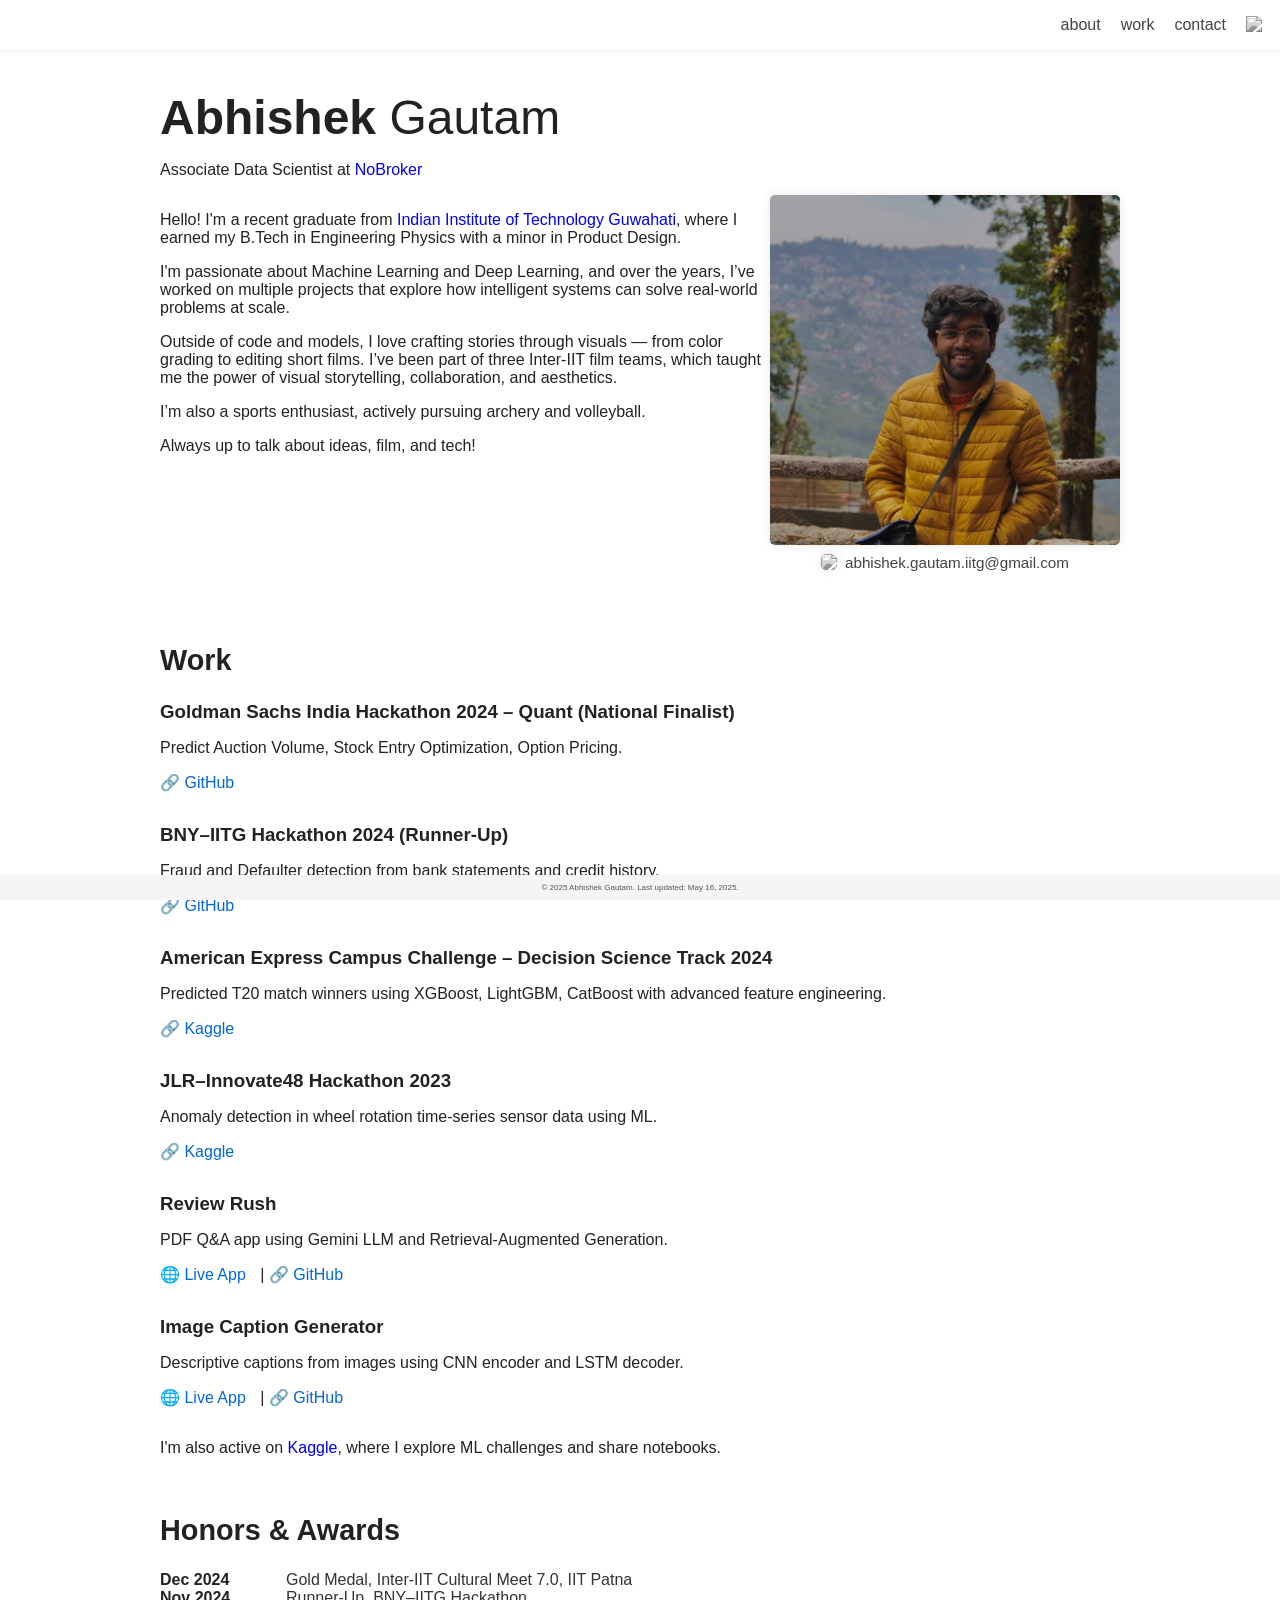
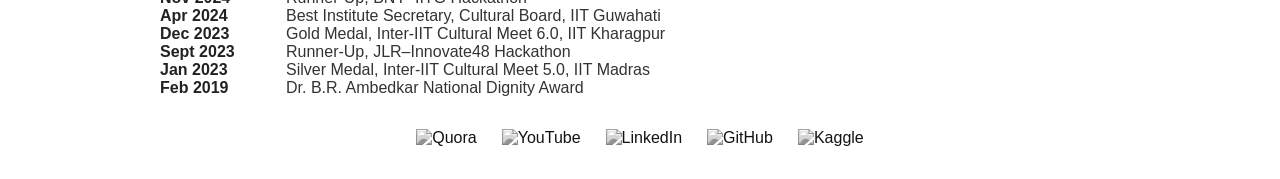
==== commit 0a27c83b: "designation updated" ====
--- a/index.html
+++ b/index.html
@@ -26,7 +26,7 @@
     <section class="intro" id="about">
       <div class="intro-heading">
         <h1><strong>Abhishek</strong> Gautam</h1>
-        <p>Incoming Associate Data Scientist at <a href="https://www.nobroker.in/">NoBroker</a></p>
+        <p>Associate Data Scientist at <a href="https://www.nobroker.in/">NoBroker</a></p>
       </div>
 
       <div class="intro-content">
--- a/style.css
+++ b/style.css
@@ -200,7 +200,7 @@
 .intro-content {
   display: flex;
   align-items: flex-start;
-  gap: 2em;
+  gap: 0em;
 }
 
 .intro-left {
@@ -216,9 +216,9 @@
 }
 
 .intro-right img {
-  width: 250px;
-  height: 250px;
-  border-radius: 10px;
+  width: 350px;
+  height: 350px;
+  border-radius: 5px;
   object-fit: cover;
   box-shadow: 0 0 10px rgba(0, 0, 0, 0.1);
 }
@@ -247,6 +247,33 @@
 .dark .icon-links img:not(.svg-icon),
 .dark .email-contact img {
   filter: brightness(0) invert(1);
+}
+
+/* Mobile */
+@media (max-width: 768px) {
+  .intro-content {
+    flex-direction: column;
+    align-items: center;
+  }
+
+  .intro-left {
+    flex: 1 1 100%;
+    text-align: left;
+  }
+
+  .intro-right {
+    flex: 1 1 100%;
+    text-align: left;
+  }
+
+  .intro-right {
+    order: -1;
+    /* Move image section above the text */
+  }
+
+  .intro-left {
+    order: 1;
+  }
 }
 
 
@@ -315,29 +342,3 @@
     text-align: left;
   }
 }
-/* Mobile */
-@media (max-width: 768px) {
-  .intro-content {
-    flex-direction: column;
-    align-items: center;
-  }
-
-  .intro-left{
-    flex: 1 1 100%;
-    text-align: left;
-  }
-
-  .intro-right {
-    flex: 1 1 100%;
-    text-align: left;
-  }
-
-  .intro-right {
-       order: -1;
-       /* Move image section above the text */
-  }
-  
-  .intro-left {
-       order: 1;
-  }
-}
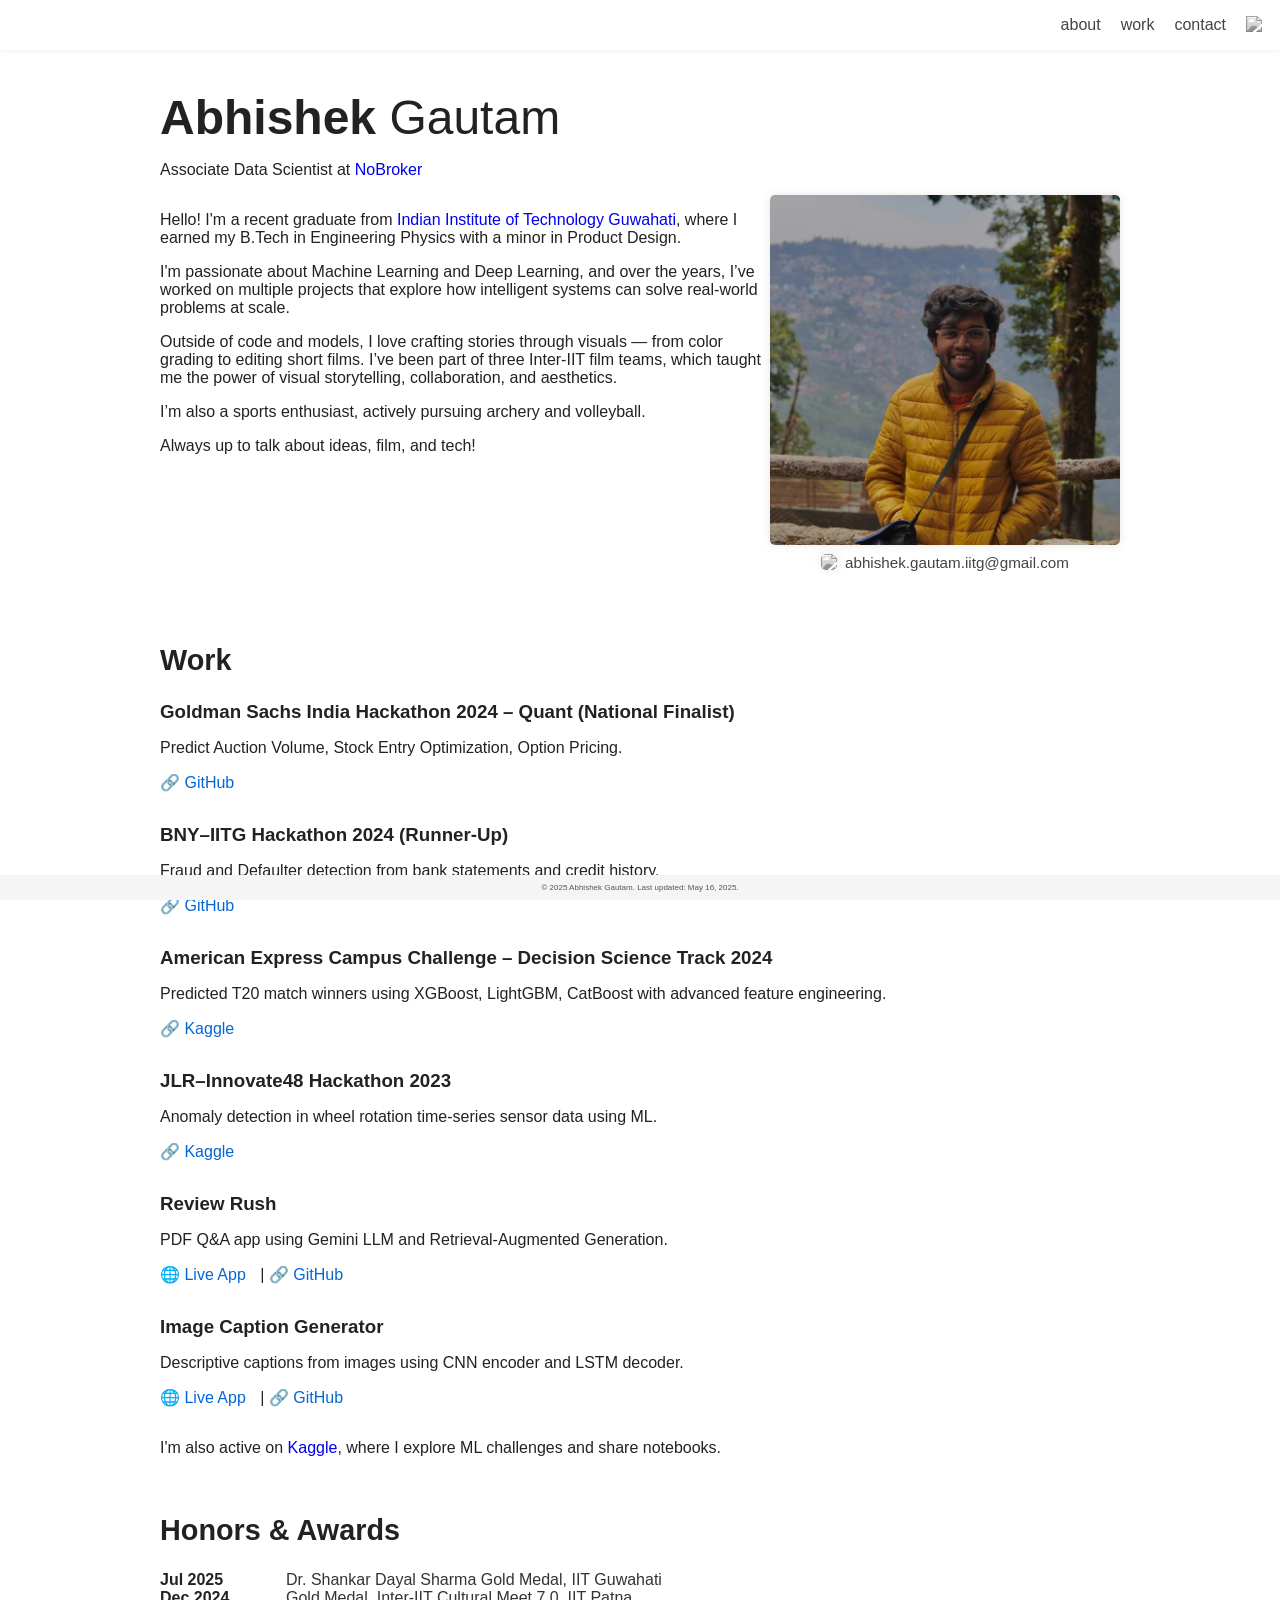
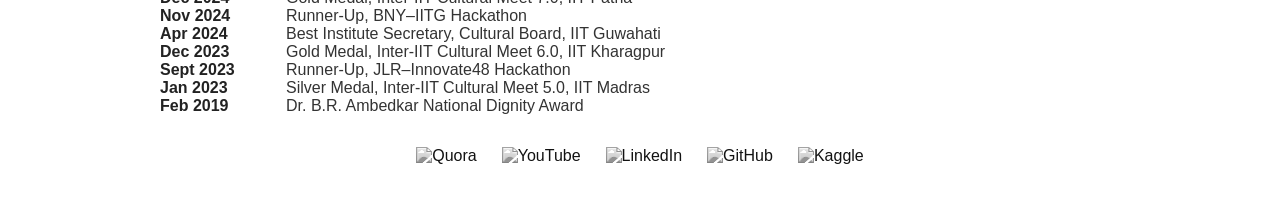
==== commit 8a59e3b5: "Update index.html - added award" ====
--- a/index.html
+++ b/index.html
@@ -105,7 +105,12 @@
 
     <section id="honors">
       <h2>Honors & Awards</h2>
-    
+
+      <div class="honor-entry">
+        <div class="honor-date"><strong>Jul 2025</strong></div>
+        <div class="honor-text">Dr. Shankar Dayal Sharma Gold Medal, IIT Guwahati</div>
+      </div>
+      
       <div class="honor-entry">
         <div class="honor-date"><strong>Dec 2024</strong></div>
         <div class="honor-text">Gold Medal, Inter-IIT Cultural Meet 7.0, IIT Patna</div>
@@ -188,4 +193,4 @@
   </script>
 </body>
 
-</html>+</html>
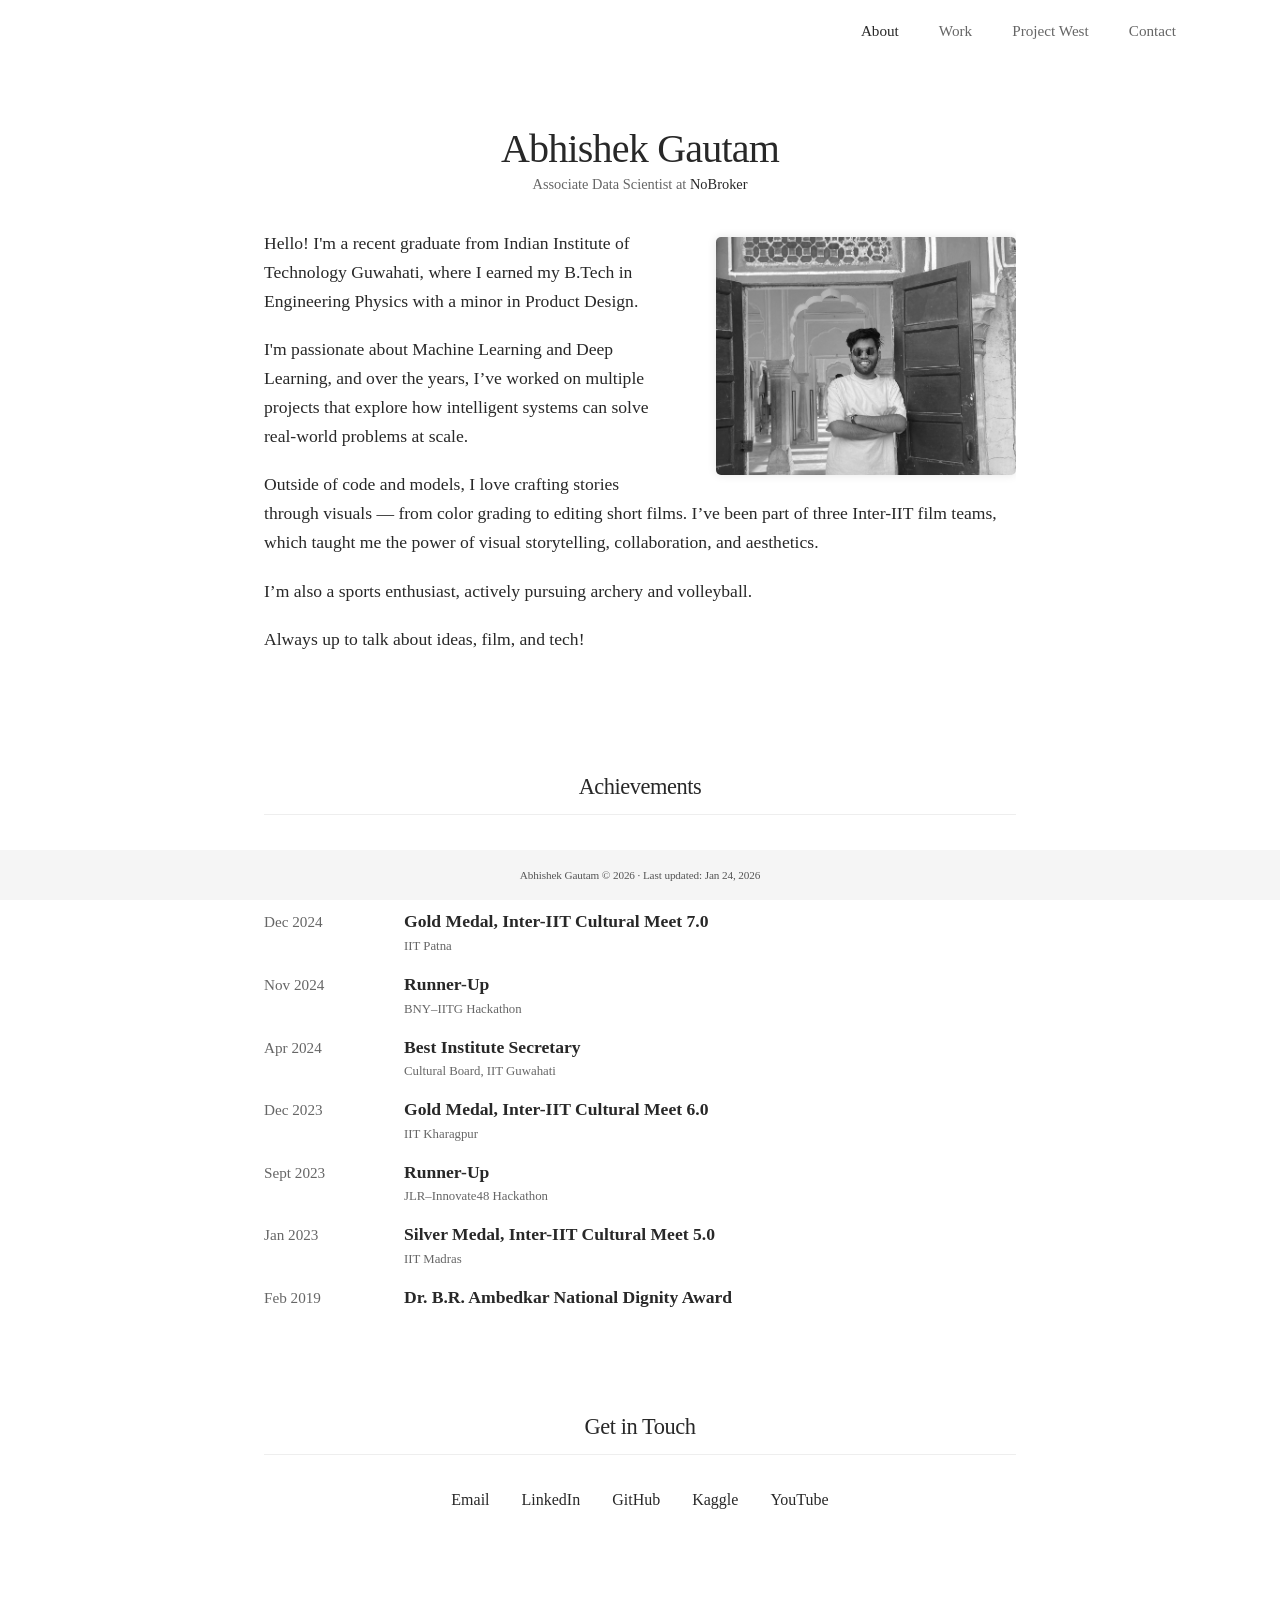
==== commit 79d09235: "UI and project west update" ====
--- a/index.html
+++ b/index.html
@@ -4,33 +4,37 @@
 <head>
   <meta charset="UTF-8" />
   <meta name="viewport" content="width=device-width, initial-scale=1.0" />
-  <title>Abhishek Gautam | Portfolio</title>
-  <link rel="stylesheet" href="style.css" />
+  <title>Abhishek Gautam</title>
+  <link rel="stylesheet" href="style.css?v=4" />
+  <link rel="preconnect" href="https://fonts.googleapis.com">
+  <link rel="preconnect" href="https://fonts.gstatic.com" crossorigin>
+  <link href="https://fonts.googleapis.com/css2?family=Inter:wght@300;400;500;600&display=swap" rel="stylesheet">
 </head>
 
 <body>
   <nav class="nav">
+    <div class="nav-left">
+      <a href="index.html" class="logo" style="visibility: hidden;">Abhishek Gautam</a>
+    </div>
     <ul class="nav-right">
-      <li><a href="#about">about</a></li>
-      <li><a href="#work">work</a></li>
-      <li><a href="#contact">contact</a></li>
-      <li>
-        <button id="theme-toggle" class="theme-toggle">
-          <img id="theme-icon" src="https://img.icons8.com/ios-filled/24/000000/sun--v1.png" alt="Theme Icon" />
-        </button>
-      </li>
+      <li><a href="index.html" class="active">About</a></li>
+      <li><a href="work.html">Work</a></li>
+      <li><a href="project-west.html">Project West</a></li>
+      <li><a href="#contact">Contact</a></li>
     </ul>
   </nav>
 
-  <main class="container">
-    <section class="intro" id="about">
-      <div class="intro-heading">
-        <h1><strong>Abhishek</strong> Gautam</h1>
-        <p>Associate Data Scientist at <a href="https://www.nobroker.in/">NoBroker</a></p>
-      </div>
+  <main class="container centered-layout">
+    <section class="intro">
+      <div class="intro-text">
+        <h1>Abhishek Gautam</h1>
+        <p class="role">Associate Data Scientist at <a href="https://www.nobroker.in/">NoBroker</a></p>
 
-      <div class="intro-content">
-        <div class="intro-left">
+        <div class="intro-image-wrapper">
+          <img src="profile.jpg" alt="Abhishek Gautam" class="profile-img" />
+        </div>
+
+        <div class="bio">
           <p>Hello! I'm a recent graduate from <a href='https://iitg.ac.in/'>Indian Institute of Technology
               Guwahati</a>, where I earned my B.Tech in Engineering Physics with a minor in Product Design.</p>
           <p>I'm passionate about Machine Learning and Deep Learning, and over the years, I’ve worked on multiple
@@ -41,156 +45,94 @@
           <p>I’m also a sports enthusiast, actively pursuing archery and volleyball.</p>
           <p>Always up to talk about ideas, film, and tech!</p>
         </div>
-        <div class="intro-right">
-          <img src="profile.jpg" alt="Abhishek Gautam" />
-          <p class="email-contact">
-            <img src="https://img.icons8.com/ios-filled/16/000000/new-post.png" alt="email icon" />
-            abhishek.gautam.iitg@gmail.com
-          </p>
-        </div>
-
       </div>
     </section>
 
-    <section id="work">
-      <h2>Work</h2>
+    <section id="achievements" class="section-block">
+      <h2>Achievements</h2>
 
-      <div class="project">
-        <h3>Goldman Sachs India Hackathon 2024 – Quant (National Finalist)</h3>
-        <p>Predict Auction Volume, Stock Entry Optimization, Option Pricing.</p>
-        <p><a href="https://github.com/ABHISHEKgauti25/GoldmanSachsIndiaHackathon" target="_blank">🔗 GitHub</a></p>
+      <div class="achievement-list">
+        <div class="achievement-item">
+          <div class="achievement-date">Jul 2025</div>
+          <div class="achievement-content">
+            <div class="achievement-title">Dr. Shankar Dayal Sharma Gold Medal</div>
+            <div class="achievement-subtitle">IIT Guwahati</div>
+          </div>
+        </div>
+
+        <div class="achievement-item">
+          <div class="achievement-date">Dec 2024</div>
+          <div class="achievement-content">
+            <div class="achievement-title">Gold Medal, Inter-IIT Cultural Meet 7.0</div>
+            <div class="achievement-subtitle">IIT Patna</div>
+          </div>
+        </div>
+
+        <div class="achievement-item">
+          <div class="achievement-date">Nov 2024</div>
+          <div class="achievement-content">
+            <div class="achievement-title">Runner-Up</div>
+            <div class="achievement-subtitle">BNY–IITG Hackathon</div>
+          </div>
+        </div>
+
+        <div class="achievement-item">
+          <div class="achievement-date">Apr 2024</div>
+          <div class="achievement-content">
+            <div class="achievement-title">Best Institute Secretary</div>
+            <div class="achievement-subtitle">Cultural Board, IIT Guwahati</div>
+          </div>
+        </div>
+
+        <div class="achievement-item">
+          <div class="achievement-date">Dec 2023</div>
+          <div class="achievement-content">
+            <div class="achievement-title">Gold Medal, Inter-IIT Cultural Meet 6.0</div>
+            <div class="achievement-subtitle">IIT Kharagpur</div>
+          </div>
+        </div>
+
+        <div class="achievement-item">
+          <div class="achievement-date">Sept 2023</div>
+          <div class="achievement-content">
+            <div class="achievement-title">Runner-Up</div>
+            <div class="achievement-subtitle">JLR–Innovate48 Hackathon</div>
+          </div>
+        </div>
+
+        <div class="achievement-item">
+          <div class="achievement-date">Jan 2023</div>
+          <div class="achievement-content">
+            <div class="achievement-title">Silver Medal, Inter-IIT Cultural Meet 5.0</div>
+            <div class="achievement-subtitle">IIT Madras</div>
+          </div>
+        </div>
+
+        <div class="achievement-item">
+          <div class="achievement-date">Feb 2019</div>
+          <div class="achievement-content">
+            <div class="achievement-title">Dr. B.R. Ambedkar National Dignity Award</div>
+            <!-- No subtitle for this one, or leave empty div? No, just omit if not needed, or put something? Title seems complete. -->
+          </div>
+        </div>
       </div>
-
-      <div class="project">
-        <h3>BNY–IITG Hackathon 2024 (Runner-Up)</h3>
-        <p>Fraud and Defaulter detection from bank statements and credit history.</p>
-        <p><a href="https://github.com/Haribhajank/BNY-Hackathon" target="_blank">🔗 GitHub</a></p>
-      </div>
-
-      <div class="project">
-        <h3>American Express Campus Challenge – Decision Science Track 2024</h3>
-        <p>Predicted T20 match winners using XGBoost, LightGBM, CatBoost with advanced feature engineering.
-        </p>
-        <p><a href="https://www.kaggle.com/datasets/abhishekgautam12/american-express-campus-super-bowl-challenge-2024"
-            target="_blank">🔗 Kaggle</a></p>
-      </div>
-
-      <div class="project">
-        <h3>JLR–Innovate48 Hackathon 2023</h3>
-        <p>Anomaly detection in wheel rotation time-series sensor data using ML.</p>
-        <p><a href="https://www.kaggle.com/code/abhishekgautam12/jlr-ps3" target="_blank">🔗 Kaggle</a></p>
-      </div>
-
-      <div class="project">
-        <h3>Review Rush</h3>
-        <p>PDF Q&A app using Gemini LLM and Retrieval-Augmented Generation.</p>
-        <p><a href="https://rushreview.streamlit.app/" target="_blank">🌐 Live App</a> |
-          <a href="https://github.com/ABHISHEKgauti25/ReviewRush" target="_blank">🔗 GitHub</a>
-        </p>
-      </div>
-
-      <div class="project">
-        <h3>Image Caption Generator</h3>
-        <p>Descriptive captions from images using CNN encoder and LSTM decoder.</p>
-        <p><a href="https://imagecaptiongeneration.streamlit.app/" target="_blank">🌐 Live App</a> |
-          <a href="https://github.com/ABHISHEKgauti25/ImageCaptionGenerator" target="_blank">🔗 GitHub</a>
-        </p>
-      </div>
-
-      <p>I'm also active on <a href="https://www.kaggle.com/abhishekgautam12" target="_blank">Kaggle</a>, where I
-        explore ML challenges and share notebooks.</p>
     </section>
 
-
-
-    <section id="honors">
-      <h2>Honors & Awards</h2>
-
-      <div class="honor-entry">
-        <div class="honor-date"><strong>Jul 2025</strong></div>
-        <div class="honor-text">Dr. Shankar Dayal Sharma Gold Medal, IIT Guwahati</div>
+    <section id="contact" class="section-block">
+      <h2>Get in Touch</h2>
+      <div class="contact-links">
+        <a href="mailto:abhishek.gautam.iitg@gmail.com">Email</a>
+        <a href="https://www.linkedin.com/in/abhishek-gautam25/" target="_blank">LinkedIn</a>
+        <a href="https://github.com/ABHISHEKgauti25" target="_blank">GitHub</a>
+        <a href="https://www.kaggle.com/abhishekgautam12" target="_blank">Kaggle</a>
+        <a href="https://www.youtube.com/@abhishekgautam25" target="_blank">YouTube</a>
       </div>
-      
-      <div class="honor-entry">
-        <div class="honor-date"><strong>Dec 2024</strong></div>
-        <div class="honor-text">Gold Medal, Inter-IIT Cultural Meet 7.0, IIT Patna</div>
-      </div>
-    
-      <div class="honor-entry">
-        <div class="honor-date"><strong>Nov 2024</strong></div>
-        <div class="honor-text">Runner-Up, BNY–IITG Hackathon</div>
-      </div>
-    
-      <div class="honor-entry">
-        <div class="honor-date"><strong>Apr 2024</strong></div>
-        <div class="honor-text">Best Institute Secretary, Cultural Board, IIT Guwahati</div>
-      </div>
-    
-      <div class="honor-entry">
-        <div class="honor-date"><strong>Dec 2023</strong></div>
-        <div class="honor-text">Gold Medal, Inter-IIT Cultural Meet 6.0, IIT Kharagpur</div>
-      </div>
-    
-      <div class="honor-entry">
-        <div class="honor-date"><strong>Sept 2023</strong></div>
-        <div class="honor-text">Runner-Up, JLR–Innovate48 Hackathon</div>
-      </div>
-    
-      <div class="honor-entry">
-        <div class="honor-date"><strong>Jan 2023</strong></div>
-        <div class="honor-text">Silver Medal, Inter-IIT Cultural Meet 5.0, IIT Madras</div>
-      </div>
-    
-      <div class="honor-entry">
-        <div class="honor-date"><strong>Feb 2019</strong></div>
-        <div class="honor-text">Dr. B.R. Ambedkar National Dignity Award</div>
-      </div>
-    
-    </section>
-
-
-
-
-
-    <section id="contact">
-      <ul class="icon-links">
-        <li><a href="https://www.quora.com/profile/Abhishek-Gautam-1459" target="_blank"><img
-              src="https://img.icons8.com/ios-filled/32/000000/quora.png" alt="Quora" /></a></li>
-        <li><a href="https://www.youtube.com/@abhishekgautam25" target="_blank"><img
-              src="https://img.icons8.com/ios-filled/32/000000/youtube-play.png" alt="YouTube" /></a></li>
-        <li><a href="https://www.linkedin.com/in/abhishek-gautam25/" target="_blank"><img
-              src="https://img.icons8.com/ios-filled/32/000000/linkedin.png" alt="LinkedIn" /></a></li>
-        <li><a href="https://github.com/ABHISHEKgauti25" target="_blank"><img
-              src="https://img.icons8.com/ios-filled/32/000000/github.png" alt="GitHub" /></a></li>
-        <li><a href="https://www.kaggle.com/abhishekgautam12" target="_blank"><img
-              src="https://cdn.jsdelivr.net/gh/simple-icons/simple-icons/icons/kaggle.svg" alt="Kaggle"
-              class="svg-icon" /></a></li>
-      </ul>
     </section>
   </main>
 
   <footer class="sticky-footer">
-    <p>&copy; 2025 Abhishek Gautam. Last updated: May 16, 2025.</p>
+    <p>Abhishek Gautam &copy; 2026 &middot; Last updated: Jan 24, 2026</p>
   </footer>
-
-
-  <script>
-    const toggleBtn = document.getElementById('theme-toggle');
-    const icon = document.getElementById('theme-icon');
-
-    function updateThemeIcon() {
-      icon.src = document.body.classList.contains('dark')
-        ? "https://img.icons8.com/ios-filled/24/ffffff/crescent-moon.png"
-        : "https://img.icons8.com/ios-filled/24/000000/sun--v1.png";
-    }
-
-    toggleBtn.addEventListener('click', () => {
-      document.body.classList.toggle('dark');
-      updateThemeIcon();
-    });
-
-    updateThemeIcon();
-  </script>
 </body>
 
-</html>
+</html>
--- a/style.css
+++ b/style.css
@@ -1,282 +1,334 @@
+:root {
+  --bg-color: #ffffff;
+  --text-color: #282828;
+  --secondary-text: #666666;
+  --link-color: #282828;
+  --border-color: #eeeeee;
+  --accent-color: #000000;
+  --font-main: 'Iowan Old Style BT', Georgia, serif;
+  --spacing-unit: 1.5rem;
+  --max-width: 800px;
+}
+
+html {
+  overflow-y: scroll;
+}
+
+* {
+  box-sizing: border-box;
+}
+
 body {
-  font-family: 'Segoe UI', sans-serif;
+  font-family: var(--font-main);
+  background-color: var(--bg-color);
+  color: var(--text-color);
   margin: 0;
-  background: #fff;
-  color: #222;
-  transition: background 0.5s ease, color 0.5s ease;
-}
-
-
+  padding: 0;
+  font-size: 17px;
+  line-height: 1.65;
+  -webkit-font-smoothing: antialiased;
+  -moz-osx-font-smoothing: grayscale;
+}
+
+a {
+  color: var(--link-color);
+  text-decoration: none;
+  transition: opacity 0.2s ease;
+}
+
+a:hover {
+  opacity: 0.6;
+}
+
+/* Navigation */
 .nav {
-  background: #fff;
-  padding: 1em;
-  box-shadow: 0 2px 4px rgba(0, 0, 0, 0.05);
+  display: flex;
+  justify-content: space-between;
   align-items: center;
+  padding: 1rem 5%;
+  max-width: 1200px;
+  margin: 0 auto;
   position: sticky;
   top: 0;
-
-}
-
-.nav ul {
+  z-index: 1000;
+  background-color: var(--bg-color);
+}
+
+.logo {
+  font-weight: 600;
+  font-size: 1.1rem;
+  letter-spacing: -0.01em;
+  color: var(--text-color);
+}
+
+.nav-right {
   list-style: none;
   display: flex;
-  justify-content: flex-end;
-  align-items: center;
-  gap: 20px;
+  gap: 2.5rem;
   margin: 0;
   padding: 0;
 }
 
-a {
-  text-decoration: none;
-}
-.nav a {
-  text-decoration: none;
-  color: #444;
+.nav-right a {
+  font-size: 0.95rem;
+  font-weight: 400;
+  color: var(--secondary-text);
+}
+
+.nav-right a.active,
+.nav-right a:hover {
+  color: var(--text-color);
+}
+
+/* Layout */
+.container {
+  max-width: var(--max-width);
+  margin: 0 auto;
+  padding: 4rem 1.5rem 6rem;
+  /* Added bottom padding for sticky footer space */
+  min-height: 50vh;
+}
+
+/* Centered Layout Logic */
+.centered-layout {
+  text-align: center;
+  max-width: var(--max-width);
+  margin: 0 auto;
+}
+
+.text-center {
+  text-align: center;
+}
+
+.section-block {
+  margin-bottom: 6rem;
+}
+
+h1,
+h2,
+h3 {
   font-weight: 500;
-}
-
-.nav .active {
-  font-weight: bold;
-  color: #000;
-}
-
-.container {
-  max-width: 960px;
-  margin: 2em auto;
-  padding: 0 1em;
+  letter-spacing: -0.02em;
+  margin-top: 0;
+  color: var(--text-color);
 }
 
 h1 {
-  font-size: 2.5em;
-  font-weight: 100;
-}
-
-h1 strong {
+  font-size: 2.5rem;
+  line-height: 1.2;
+  margin-bottom: 0rem;
+  font-weight: 500;
+  text-align: center;
+}
+
+h2 {
+  font-size: 1.4rem;
+  margin-bottom: 2rem;
+  border-bottom: 1px solid var(--border-color);
+  padding-bottom: 0.5rem;
+}
+
+h3 {
+  font-size: 1.15rem;
+  margin-bottom: 0.5rem;
   font-weight: 600;
 }
 
-h2 {
-  font-size: 1.8em;
-  margin-top: 2em;
-}
-
-footer {
-  text-align: center;
-  padding: 2em;
-  font-size: 0.9em;
-  color: #777;
-}
-
-.dark {
-  background: #121212;
-  color: #eee;
-}
-
-.dark .nav {
-  background: #1e1e1e;
-}
-
-.dark a {
-  color: #90caf9;
-}
-
-.project {
-  margin-bottom: 2em;
-}
-
-.project h3 {
-  margin-bottom: 0.3em;
-  color: #222;
-}
-.dark .project h3 {
-  color: #eee;
-}
-
-.project a {
-  text-decoration: none;
-  margin-right: 10px;
-  color: #0366d6;
-}
-
-.dark .project a {
-  color: #90caf9;
-}
-
-.contact-list {
-  list-style: none;
+/* Intro Section */
+.intro {
+  margin-bottom: 6rem;
+  overflow: hidden;
+  /* Clear floats */
+}
+
+.intro-text {
+  margin-bottom: 0;
+  text-align: center;
+}
+
+.bio p {
+  margin-bottom: 1.2rem;
+  font-size: 1.1rem;
+  color: var(--text-color);
+  text-align: left;
+}
+
+.role {
+  font-size: 0.9rem;
+  color: var(--secondary-text);
+  margin-bottom: 2rem;
+  text-align: center;
+  margin-top: 0;
+}
+
+.intro-image-wrapper {
+  float: right;
+  width: 45%;
+  max-width: 300px;
+  margin-left: 2.5rem;
+  margin-bottom: 1rem;
+  margin-top: 0.5rem;
+}
+
+.profile-img {
+  width: 100%;
+  height: auto;
+  object-fit: cover;
+  border-radius: 5px;
+  filter: grayscale(100%);
+  display: block;
+  box-shadow: 0 0 10px rgba(0, 0, 0, 0.1);
+}
+
+/* Work List (Vertical Layout) */
+.work-list {
+  display: flex;
+  flex-direction: column;
+  gap: 1rem;
+  max-width: 800px;
+  /* Match achievements width */
+  margin: 0 auto;
+}
+
+.project-item {
+  display: flex;
+  flex-direction: row;
+  justify-content: space-between;
+  align-items: baseline;
+  text-align: left;
+}
+
+.project-content {
+  flex: 1;
+  padding-right: 2rem;
+}
+
+/* Adjust headings inside project content */
+.project-item h3 {
+  font-size: 1.1rem;
+  font-weight: 600;
+  margin-bottom: 0rem;
+  color: var(--text-color);
+}
+
+.project-item p {
+  color: var(--secondary-text);
+  margin-bottom: 0.5rem;
+  font-size: 0.8rem;
+  /* Removed max-width centering logic */
+}
+
+/* Links column */
+.project-links {
+  flex-shrink: 0;
+  text-align: right;
+}
+
+.arrow-link {
+  font-size: 0.95rem;
+  color: var(--text-color);
+  border-bottom: 1px solid transparent;
+  display: inline-block;
+}
+
+.arrow-link:hover {
+  border-bottom: 1px solid currentColor;
+}
+
+/* Mobile Responsive Work List */
+@media (max-width: 768px) {
+  .project-item {
+    flex-direction: column;
+  }
+
+  .project-links {
+    text-align: left;
+    margin-top: 0.5rem;
+  }
+
+  .project-content {
+    padding-right: 0;
+  }
+}
+
+/* Achievements List */
+.achievement-list {
+  display: flex;
+  flex-direction: column;
+  gap: 1rem;
+  max-width: 800px;
+  margin: 0 auto;
+}
+
+.achievement-item {
+  display: flex;
+  flex-direction: row;
+  align-items: baseline;
+  text-align: left;
+  border-bottom: none;
   padding: 0;
-  margin-top: 1em;
-}
-
-.contact-list li {
-  margin-bottom: 10px;
-  display: flex;
-  align-items: center;
-}
-
-.contact-list img {
-  width: 20px;
-  height: 20px;
-  margin-right: 10px;
-  filter: grayscale(100%);
-}
-
-.contact-list a {
-  text-decoration: none;
-  color: #0366d6;
-}
-
-.dark .contact-list a {
-  color: #90caf9;
-}
-
-.icon-links {
+}
+
+.achievement-date {
+  flex: 0 0 140px;
+  color: var(--secondary-text);
+  font-size: 0.95rem;
+  font-weight: 400;
+}
+
+.achievement-content {
+  flex: 1;
+  display: flex;
+  flex-direction: column;
+}
+
+.achievement-title {
+  font-weight: 600;
+  font-size: 1.1rem;
+  color: var(--text-color);
+  margin-bottom: 0.25rem;
+  line-height: 1.4;
+}
+
+.achievement-subtitle {
+  color: var(--secondary-text);
+  font-size: 0.8rem;
+  line-height: 1.4;
+}
+
+/* Mobile Responsive Adjustments */
+@media (max-width: 768px) {
+  .achievement-item {
+    flex-direction: column;
+    align-items: flex-start;
+  }
+
+  .achievement-date {
+    margin-bottom: 0.25rem;
+    font-size: 0.9rem;
+    opacity: 0.8;
+  }
+}
+
+
+/* Contact */
+.contact-links {
   display: flex;
   justify-content: center;
-  gap: 25px;
-  list-style: none;
-  padding: 0;
-  margin-top: 2em;
-}
-
-.icon-links li img {
-  width: 32px;
-  height: 32px;
-  filter: grayscale(100%);
-  transition: filter 0.3s ease;
-}
-
-.icon-links li img:hover {
-  filter: none;
-}
-
-.svg-icon {
-  width: 32px;
-  height: 32px;
-  filter: grayscale(100%);
-  transition: filter 0.3s ease;
-  fill: currentColor;
-}
-
-.svg-icon:hover {
-  filter: none;
-}
-
-.theme-toggle {
-  background: transparent;
-  border: none;
-  cursor: pointer;
-  padding: 0;
-  display: flex;
-  align-items: center;
-}
-
-.theme-toggle img {
-  width: 18px;
-  height: 18px;
-  filter: grayscale(100%);
-  transition: filter 0.3s ease;
-}
-
-.theme-toggle img:hover {
-  filter: none;
-}
-
-.intro-heading {
-  margin-bottom: 0em;
-}
-
-.intro-heading h1 {
-  font-size: 3em;
-  font-weight: 100;
-  margin-bottom: 0em;
-}
-
-.intro-heading h1 strong {
-  font-weight: 600;
-}
-
-.intro-content {
-  display: flex;
-  align-items: flex-start;
-  gap: 0em;
-}
-
-.intro-left {
-  flex: 1 1 65%;
-  text-align: left;
-}
-
-.intro-right {
-  flex: 1 1 30%;
-  display: flex;
-  flex-direction: column;
-  align-items: center;
-}
-
-.intro-right img {
-  width: 350px;
-  height: 350px;
-  border-radius: 5px;
-  object-fit: cover;
-  box-shadow: 0 0 10px rgba(0, 0, 0, 0.1);
-}
-
-.email-contact {
-  margin-top: 0.6em;
-  display: flex;
-  align-items: center;
-  font-size: 0.95em;
-  color: #444;
-}
-.dark .email-contact {
-  color: #eee;
-}
-
-.email-contact img {
-  width: 16px;
-  height: 16px;
-  margin-right: 8px;
-  filter: grayscale(100%);
-}
-.dark .email-contact img {
-  filter: brightness(0) invert(1);
-}
-
-.dark .icon-links img:not(.svg-icon),
-.dark .email-contact img {
-  filter: brightness(0) invert(1);
-}
-
-/* Mobile */
-@media (max-width: 768px) {
-  .intro-content {
-    flex-direction: column;
-    align-items: center;
-  }
-
-  .intro-left {
-    flex: 1 1 100%;
-    text-align: left;
-  }
-
-  .intro-right {
-    flex: 1 1 100%;
-    text-align: left;
-  }
-
-  .intro-right {
-    order: -1;
-    /* Move image section above the text */
-  }
-
-  .intro-left {
-    order: 1;
-  }
-}
-
-
+  gap: 2rem;
+  flex-wrap: wrap;
+}
+
+.contact-links a {
+  font-size: 1rem;
+  border-bottom: 1px solid transparent;
+}
+
+.contact-links a:hover {
+  border-bottom: 1px solid currentColor;
+}
+
+/* Sticky Footer (Restored from Original) */
 .sticky-footer {
   position: fixed;
   bottom: 0;
@@ -285,60 +337,90 @@
   background: #f5f5f5;
   border-top: 0px solid #ccc;
   text-align: center;
-  padding: 0em 0;
-  font-size: 0.5em;
+  padding: 0.3rem 0;
+  font-size: 0.7rem;
+  letter-spacing: -0.01em;
   color: #555;
   z-index: 999;
 }
 
-.dark .sticky-footer {
-  background: #1e1e1e;
-  border-top: 0px solid #444;
-  color: #ccc;
-}
-#honors {
-  margin-top: 3em;
-}
-
-.honor-entry {
-  display: flex;
-  gap: 1em;
-  margin-bottom: 0em;
-  align-items: flex-start;
-}
-
-.honor-date {
-  min-width: 110px;
-  font-weight: 600;
-  color: #222;
-}
-
-.honor-text {
-  flex: 1;
-  color: #333;
-}
-
-.dark .honor-date {
-  color: #ddd;
-}
-
-.dark .honor-text {
-  color: #ccc;
-}
-
-
+/* Project West / Coming Soon */
+.full-height-center {
+  min-height: calc(100vh - 200px);
+  display: flex;
+  justify-content: center;
+  align-items: center;
+}
+
+.coming-soon {
+  text-align: center;
+}
+
+.coming-soon p {
+  font-size: 1.2rem;
+  color: var(--text-color);
+  letter-spacing: 0.05em;
+  font-weight: 400;
+}
+
+.kaggle-section {
+  margin-top: 2rem;
+  color: var(--secondary-text);
+}
+
+.kaggle-section a {
+  text-decoration: underline;
+}
+
+/* Mobile Responsive */
 @media (max-width: 768px) {
-  .honor-entry {
-    flex-direction: row;
-    align-items: flex-start;
-  }
-
-  .honor-date {
-    min-width: 100px;
-    text-align: left;
-  }
-
-  .honor-text {
-    text-align: left;
-  }
-}
+  .nav {
+    flex-direction: column;
+    gap: 1.5rem;
+    align-items: center;
+  }
+
+  .nav-right {
+    gap: 1.5rem;
+    flex-wrap: wrap;
+    justify-content: center;
+  }
+
+  h1 {
+    font-size: 2rem;
+    text-align: center;
+  }
+
+  .container {
+    padding-top: 2rem;
+  }
+
+  /* Mobile: Stack and Center */
+  .intro {
+    text-align: center;
+  }
+
+  .intro-text {
+    text-align: center;
+  }
+
+  .bio p {
+    text-align: center;
+  }
+
+  .role {
+    text-align: center;
+  }
+
+  .intro-image-wrapper {
+    float: none;
+    width: 100%;
+    max-width: 300px;
+    margin: 2rem auto;
+    display: block;
+  }
+
+  .profile-img {
+    width: 100%;
+  }
+}
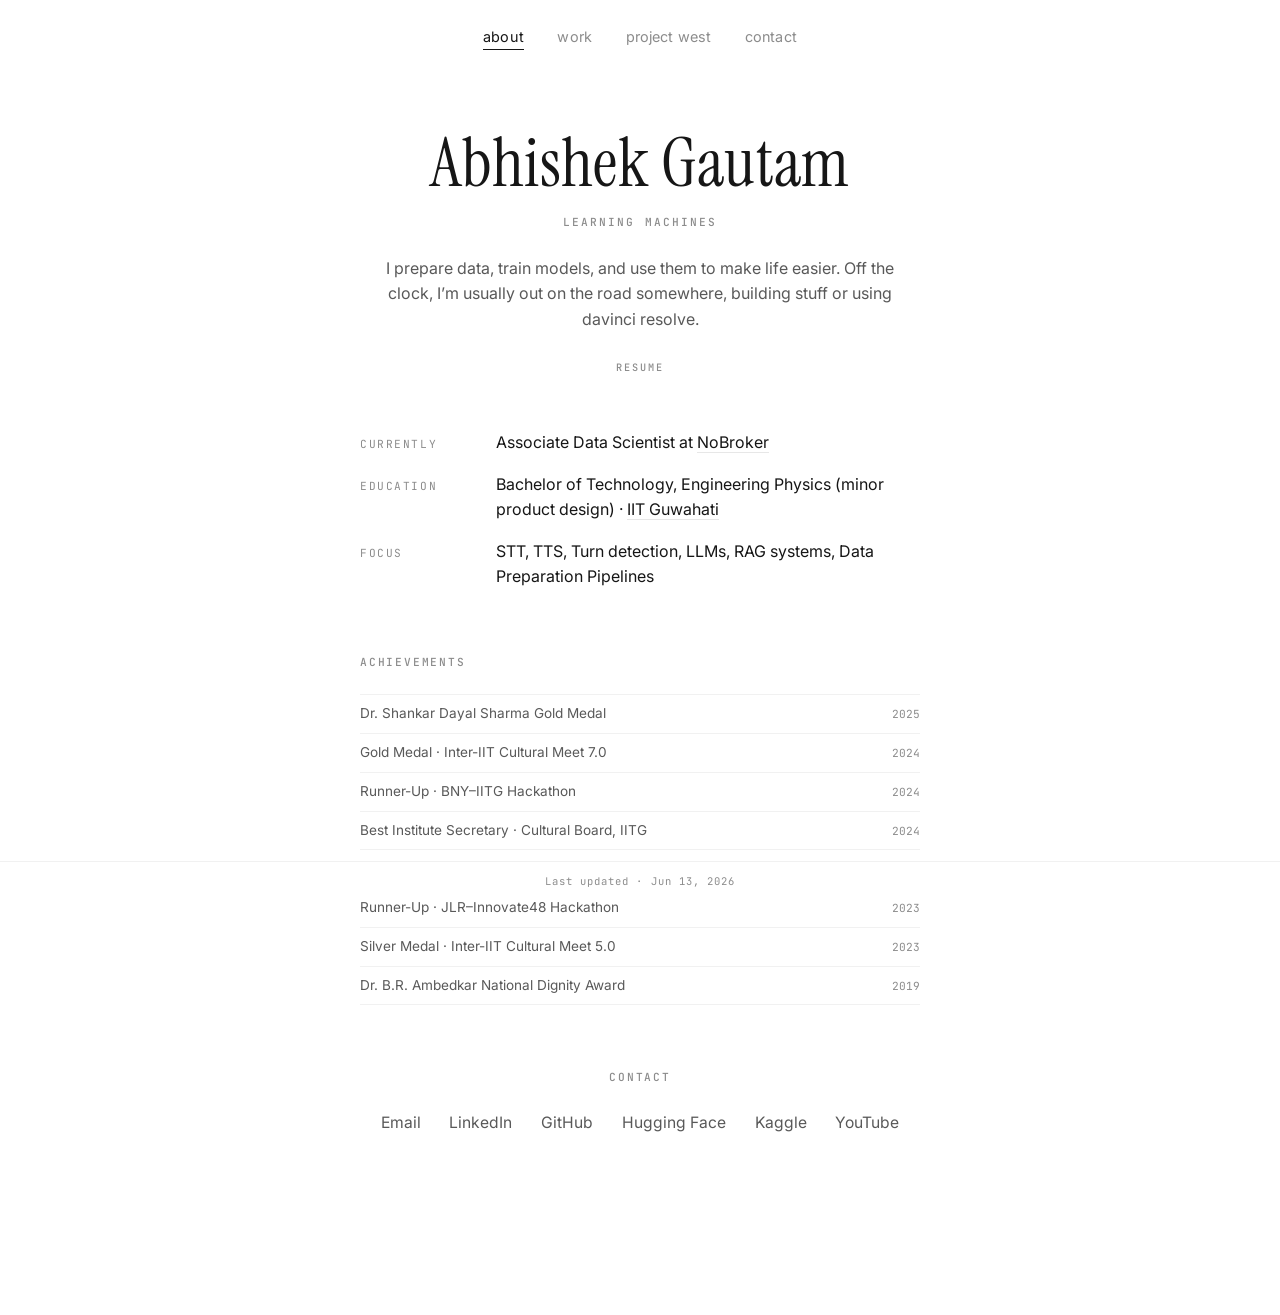
==== commit 1ab0e21b: "added project west + resume" ====
--- a/index.html
+++ b/index.html
@@ -5,134 +5,105 @@
   <meta charset="UTF-8" />
   <meta name="viewport" content="width=device-width, initial-scale=1.0" />
   <title>Abhishek Gautam</title>
-  <link rel="stylesheet" href="style.css?v=4" />
+  <link rel="stylesheet" href="style.css?v=6" />
   <link rel="preconnect" href="https://fonts.googleapis.com">
   <link rel="preconnect" href="https://fonts.gstatic.com" crossorigin>
-  <link href="https://fonts.googleapis.com/css2?family=Inter:wght@300;400;500;600&display=swap" rel="stylesheet">
+  <link
+    href="https://fonts.googleapis.com/css2?family=Inter:wght@400;500;600&family=Instrument+Serif&family=JetBrains+Mono:wght@400;500&display=swap"
+    rel="stylesheet">
 </head>
 
 <body>
   <nav class="nav">
-    <div class="nav-left">
-      <a href="index.html" class="logo" style="visibility: hidden;">Abhishek Gautam</a>
-    </div>
-    <ul class="nav-right">
-      <li><a href="index.html" class="active">About</a></li>
-      <li><a href="work.html">Work</a></li>
-      <li><a href="project-west.html">Project West</a></li>
-      <li><a href="#contact">Contact</a></li>
+    <ul class="tabs">
+      <li><a href="index.html" class="tab is-active" data-tab="about">about</a></li>
+      <li><a href="work.html" class="tab">work</a></li>
+      <li><a href="project-west.html" class="tab">project west</a></li>
+      <li><a href="#contact" class="tab" data-tab="contact">contact</a></li>
     </ul>
   </nav>
 
-  <main class="container centered-layout">
-    <section class="intro">
-      <div class="intro-text">
-        <h1>Abhishek Gautam</h1>
-        <p class="role">Associate Data Scientist at <a href="https://www.nobroker.in/">NoBroker</a></p>
+  <main class="wrap">
+    <header class="hero">
+      <h1 class="name">Abhishek Gautam</h1>
+      <p class="tagline">learning machines</p>
+      <p class="bio">I prepare data, train models, and use them to make life easier. Off the
+        clock, I&rsquo;m usually out on the road somewhere, building stuff or using davinci resolve.</p>
+      <p class="resume"><a href="resume.pdf" target="_blank" rel="noopener">Resume</a></p>
+    </header>
 
-        <div class="intro-image-wrapper">
-          <img src="profile.jpg" alt="Abhishek Gautam" class="profile-img" />
-        </div>
-
-        <div class="bio">
-          <p>Hello! I'm a recent graduate from <a href='https://iitg.ac.in/'>Indian Institute of Technology
-              Guwahati</a>, where I earned my B.Tech in Engineering Physics with a minor in Product Design.</p>
-          <p>I'm passionate about Machine Learning and Deep Learning, and over the years, I’ve worked on multiple
-            projects that explore how intelligent systems can solve real-world problems at scale.</p>
-          <p>Outside of code and models, I love crafting stories through visuals — from color grading to editing short
-            films. I’ve been part of three Inter-IIT film teams, which taught me the power of visual storytelling,
-            collaboration, and aesthetics.</p>
-          <p>I’m also a sports enthusiast, actively pursuing archery and volleyball.</p>
-          <p>Always up to talk about ideas, film, and tech!</p>
-        </div>
+    <section class="facts">
+      <div class="fact">
+        <span class="fact-key">Currently</span>
+        <span class="fact-val">Associate Data Scientist at <a href="https://www.nobroker.in/" target="_blank"
+            rel="noopener">NoBroker</a></span>
+      </div>
+      <div class="fact">
+        <span class="fact-key">Education</span>
+        <span class="fact-val">Bachelor of Technology, Engineering Physics (minor product design) &middot; <a
+            href="https://iitg.ac.in/" target="_blank" rel="noopener">IIT Guwahati</a></span>
+      </div>
+      <div class="fact">
+        <span class="fact-key">Focus</span>
+        <span class="fact-val">STT, TTS, Turn detection, LLMs, RAG systems, Data Preparation Pipelines </span>
       </div>
     </section>
 
-    <section id="achievements" class="section-block">
-      <h2>Achievements</h2>
-
-      <div class="achievement-list">
-        <div class="achievement-item">
-          <div class="achievement-date">Jul 2025</div>
-          <div class="achievement-content">
-            <div class="achievement-title">Dr. Shankar Dayal Sharma Gold Medal</div>
-            <div class="achievement-subtitle">IIT Guwahati</div>
-          </div>
-        </div>
-
-        <div class="achievement-item">
-          <div class="achievement-date">Dec 2024</div>
-          <div class="achievement-content">
-            <div class="achievement-title">Gold Medal, Inter-IIT Cultural Meet 7.0</div>
-            <div class="achievement-subtitle">IIT Patna</div>
-          </div>
-        </div>
-
-        <div class="achievement-item">
-          <div class="achievement-date">Nov 2024</div>
-          <div class="achievement-content">
-            <div class="achievement-title">Runner-Up</div>
-            <div class="achievement-subtitle">BNY–IITG Hackathon</div>
-          </div>
-        </div>
-
-        <div class="achievement-item">
-          <div class="achievement-date">Apr 2024</div>
-          <div class="achievement-content">
-            <div class="achievement-title">Best Institute Secretary</div>
-            <div class="achievement-subtitle">Cultural Board, IIT Guwahati</div>
-          </div>
-        </div>
-
-        <div class="achievement-item">
-          <div class="achievement-date">Dec 2023</div>
-          <div class="achievement-content">
-            <div class="achievement-title">Gold Medal, Inter-IIT Cultural Meet 6.0</div>
-            <div class="achievement-subtitle">IIT Kharagpur</div>
-          </div>
-        </div>
-
-        <div class="achievement-item">
-          <div class="achievement-date">Sept 2023</div>
-          <div class="achievement-content">
-            <div class="achievement-title">Runner-Up</div>
-            <div class="achievement-subtitle">JLR–Innovate48 Hackathon</div>
-          </div>
-        </div>
-
-        <div class="achievement-item">
-          <div class="achievement-date">Jan 2023</div>
-          <div class="achievement-content">
-            <div class="achievement-title">Silver Medal, Inter-IIT Cultural Meet 5.0</div>
-            <div class="achievement-subtitle">IIT Madras</div>
-          </div>
-        </div>
-
-        <div class="achievement-item">
-          <div class="achievement-date">Feb 2019</div>
-          <div class="achievement-content">
-            <div class="achievement-title">Dr. B.R. Ambedkar National Dignity Award</div>
-            <!-- No subtitle for this one, or leave empty div? No, just omit if not needed, or put something? Title seems complete. -->
-          </div>
-        </div>
+    <section class="section" id="achievements">
+      <p class="eyebrow">Achievements</p>
+      <div class="awards">
+        <div class="award"><span class="award-name">Dr. Shankar Dayal Sharma Gold Medal</span><span
+            class="award-year">2025</span></div>
+        <div class="award"><span class="award-name">Gold Medal &middot; Inter-IIT Cultural Meet 7.0</span><span
+            class="award-year">2024</span></div>
+        <div class="award"><span class="award-name">Runner-Up &middot; BNY&ndash;IITG Hackathon</span><span
+            class="award-year">2024</span></div>
+        <div class="award"><span class="award-name">Best Institute Secretary &middot; Cultural Board, IITG</span><span
+            class="award-year">2024</span></div>
+        <div class="award"><span class="award-name">Gold Medal &middot; Inter-IIT Cultural Meet 6.0</span><span
+            class="award-year">2023</span></div>
+        <div class="award"><span class="award-name">Runner-Up &middot; JLR&ndash;Innovate48 Hackathon</span><span
+            class="award-year">2023</span></div>
+        <div class="award"><span class="award-name">Silver Medal &middot; Inter-IIT Cultural Meet 5.0</span><span
+            class="award-year">2023</span></div>
+        <div class="award"><span class="award-name">Dr. B.R. Ambedkar National Dignity Award</span><span
+            class="award-year">2019</span></div>
       </div>
     </section>
 
-    <section id="contact" class="section-block">
-      <h2>Get in Touch</h2>
-      <div class="contact-links">
-        <a href="mailto:abhishek.gautam.iitg@gmail.com">Email</a>
-        <a href="https://www.linkedin.com/in/abhishek-gautam25/" target="_blank">LinkedIn</a>
-        <a href="https://github.com/ABHISHEKgauti25" target="_blank">GitHub</a>
-        <a href="https://www.kaggle.com/abhishekgautam12" target="_blank">Kaggle</a>
-        <a href="https://www.youtube.com/@abhishekgautam25" target="_blank">YouTube</a>
+    <section class="section section--center" id="contact">
+      <p class="eyebrow">Contact</p>
+      <div class="links">
+        <a class="link" href="mailto:abhishek.gautam.iitg@gmail.com">Email</a>
+        <a class="link" href="https://www.linkedin.com/in/abhishek-gautam25/" target="_blank"
+          rel="noopener">LinkedIn</a>
+        <a class="link" href="https://github.com/ABHISHEKgauti25" target="_blank" rel="noopener">GitHub</a>
+        <a class="link" href="https://huggingface.co/abhishekgautamm" target="_blank" rel="noopener">Hugging Face</a>
+        <a class="link" href="https://www.kaggle.com/abhishekgautam12" target="_blank" rel="noopener">Kaggle</a>
+        <a class="link" href="https://www.youtube.com/@abhishekgautam25" target="_blank" rel="noopener">YouTube</a>
       </div>
     </section>
   </main>
 
-  <footer class="sticky-footer">
-    <p>Abhishek Gautam &copy; 2026 &middot; Last updated: Jan 24, 2026</p>
-  </footer>
+  <!-- Update this date whenever you push changes -->
+  <footer class="footer">Last updated &middot; Jun 13, 2026</footer>
+
+  <script>
+    // Slide the active tab between "about" and "contact" as the page scrolls.
+    (function () {
+      var about = document.querySelector('[data-tab="about"]');
+      var contact = document.querySelector('[data-tab="contact"]');
+      var target = document.getElementById('contact');
+      if (!about || !contact || !target || !('IntersectionObserver' in window)) return;
+      var io = new IntersectionObserver(function (entries) {
+        entries.forEach(function (e) {
+          if (e.isIntersecting) { about.classList.remove('is-active'); contact.classList.add('is-active'); }
+          else { contact.classList.remove('is-active'); about.classList.add('is-active'); }
+        });
+      }, { threshold: 0.45 });
+      io.observe(target);
+    })();
+  </script>
 </body>
 
 </html>
--- a/style.css
+++ b/style.css
@@ -1,426 +1,705 @@
+/* =========================================================
+   Abhishek Gautam — portfolio
+   Monochrome · minimal · editorial
+   Palette: white / black / grey (Project West adds a dark red accent)
+   ========================================================= */
+
 :root {
-  --bg-color: #ffffff;
-  --text-color: #282828;
-  --secondary-text: #666666;
-  --link-color: #282828;
-  --border-color: #eeeeee;
-  --accent-color: #000000;
-  --font-main: 'Iowan Old Style BT', Georgia, serif;
-  --spacing-unit: 1.5rem;
-  --max-width: 800px;
-}
-
-html {
-  overflow-y: scroll;
+  /* palette — monochrome */
+  --paper: #ffffff;
+  --ink: #161616;
+  /* primary text */
+  --ink-2: #595959;
+  /* secondary grey */
+  --ink-3: #8c8c8c;
+  /* muted grey */
+  --line: #e7e7e7;
+  /* hairline */
+  --line-soft: #f1f1f1;
+  /* faint hairline */
+  --field: #f3f3f3;
+  /* photo placeholder grey */
+
+  /* accent: default = ink; Project West overrides to dark red */
+  --accent: #161616;
+  --rust: #7a2e2e;
+  /* dark, low-strain red */
+
+  /* type */
+  --serif: "Instrument Serif", Georgia, serif;
+  --sans: "Inter", -apple-system, BlinkMacSystemFont, "Segoe UI", sans-serif;
+  --mono: "JetBrains Mono", ui-monospace, SFMono-Regular, Menlo, monospace;
+
+  /* motion */
+  --ease-out: cubic-bezier(.23, 1, .32, 1);
+
+  /* layout */
+  --measure: 38rem;
+  /* reading column */
+  --wide: 62rem;
+  /* collage column */
+  --pad: 1.5rem;
+}
+
+/* Project West scope — warm sunlit background + dark red accent */
+.theme-west {
+  --paper: #f7f3ec;
+  /* warm ivory */
+  --field: #ece4d7;
+  /* warm placeholder grey */
+  --line: #e2d9c9;
+  --line-soft: #e9e1d3;
+  --accent: var(--rust);
 }
 
 * {
   box-sizing: border-box;
 }
 
+html {
+  -webkit-text-size-adjust: 100%;
+  scroll-behavior: smooth;
+}
+
 body {
-  font-family: var(--font-main);
-  background-color: var(--bg-color);
-  color: var(--text-color);
+  margin: 0;
+  background: var(--paper);
+  color: var(--ink);
+  font-family: var(--sans);
+  font-size: 16px;
+  line-height: 1.6;
+  padding-bottom: 3.25rem;
+  /* room for fixed footer */
+  -webkit-font-smoothing: antialiased;
+  -moz-osx-font-smoothing: grayscale;
+}
+
+a {
+  color: inherit;
+  text-decoration: none;
+}
+
+::selection {
+  background: var(--accent);
+  color: var(--paper);
+}
+
+/* ---------------- navigation (centered tabs) ---------------- */
+/* smooth page-to-page transitions; the active underline glides between tabs */
+@view-transition {
+  navigation: auto;
+}
+
+::view-transition-old(root),
+::view-transition-new(root) {
+  animation-duration: 160ms;
+}
+
+::view-transition-group(nav-underline) {
+  animation-duration: 300ms;
+  animation-timing-function: var(--ease-out);
+}
+
+@media (prefers-reduced-motion: reduce) {
+
+  ::view-transition-group(*),
+  ::view-transition-old(*),
+  ::view-transition-new(*) {
+    animation: none !important;
+  }
+}
+
+.nav {
+  position: sticky;
+  top: 0;
+  z-index: 50;
+  display: flex;
+  justify-content: center;
+  background: var(--paper);
+  padding: 1.5rem 1rem;
+}
+
+.tabs {
+  list-style: none;
   margin: 0;
   padding: 0;
-  font-size: 17px;
-  line-height: 1.65;
-  -webkit-font-smoothing: antialiased;
-  -moz-osx-font-smoothing: grayscale;
-}
-
-a {
-  color: var(--link-color);
-  text-decoration: none;
-  transition: opacity 0.2s ease;
-}
-
-a:hover {
-  opacity: 0.6;
-}
-
-/* Navigation */
-.nav {
+  display: flex;
+  gap: 2.1rem;
+  flex-wrap: wrap;
+  justify-content: center;
+}
+
+.tab {
+  position: relative;
+  font-size: .9rem;
+  font-weight: 400;
+  color: var(--ink-3);
+  letter-spacing: .01em;
+  padding-bottom: 2px;
+  transition: color 180ms ease;
+}
+
+.tab::after {
+  content: "";
+  position: absolute;
+  left: 0;
+  right: 0;
+  bottom: -3px;
+  height: 1px;
+  background: currentColor;
+  transform: scaleX(0);
+  transform-origin: center;
+  transition: transform 220ms var(--ease-out);
+}
+
+.tab.is-active {
+  color: var(--accent);
+}
+
+.tab.is-active::after {
+  transform: scaleX(1);
+  background: var(--accent);
+  view-transition-name: nav-underline;
+}
+
+.tab:focus-visible {
+  outline: 2px solid var(--accent);
+  outline-offset: 5px;
+  border-radius: 2px;
+}
+
+@media (hover: hover) and (pointer: fine) {
+  .tab:hover {
+    color: var(--accent);
+  }
+
+  .tab:hover::after {
+    transform: scaleX(1);
+  }
+}
+
+/* ---------------- layout shells ---------------- */
+.wrap {
+  max-width: var(--measure);
+  margin: 0 auto;
+  padding: 3.5rem var(--pad) 4rem;
+}
+
+.wrap--wide {
+  max-width: var(--wide);
+}
+
+@media (prefers-reduced-motion: no-preference) {
+  .wrap {
+    animation: rise .55s var(--ease-out) both;
+  }
+
+  @keyframes rise {
+    from {
+      opacity: 0;
+      transform: translateY(10px);
+    }
+
+    to {
+      opacity: 1;
+      transform: none;
+    }
+  }
+}
+
+/* ---------------- eyebrow label ---------------- */
+.eyebrow {
+  font-family: var(--mono);
+  font-size: .7rem;
+  font-weight: 500;
+  letter-spacing: .16em;
+  text-transform: uppercase;
+  color: var(--ink-3);
+  margin: 0 0 1.4rem;
+}
+
+.theme-west .eyebrow {
+  color: var(--accent);
+}
+
+/* ---------------- hero / about ---------------- */
+.hero {
+  margin-bottom: 3.2rem;
+  text-align: center;
+}
+
+.name {
+  font-family: var(--serif);
+  font-weight: 400;
+  font-size: clamp(2.9rem, 8vw, 4.25rem);
+  line-height: .98;
+  letter-spacing: .005em;
+  margin: 0;
+}
+
+.tagline {
+  font-family: var(--mono);
+  font-size: .7rem;
+  font-weight: 500;
+  letter-spacing: .18em;
+  text-transform: uppercase;
+  color: var(--ink-3);
+  margin: 1.1rem 0 0;
+}
+
+.bio {
+  max-width: 33rem;
+  margin: 1.5rem auto 0;
+  font-size: 1rem;
+  line-height: 1.6;
+  color: var(--ink-2);
+}
+
+.resume {
+  text-align: center;
+  margin: 1.3rem 0 0;
+}
+
+.resume a {
+  font-family: var(--mono);
+  font-size: .64rem;
+  font-weight: 500;
+  letter-spacing: .2em;
+  text-transform: uppercase;
+  color: var(--ink-3);
+  border-bottom: 1px solid transparent;
+  padding-bottom: 1px;
+  transition: color 180ms ease, border-color 180ms ease;
+}
+
+.resume a:hover {
+  color: var(--accent);
+  border-color: var(--accent);
+}
+
+.facts {
+  display: flex;
+  flex-direction: column;
+  gap: 1rem;
+  margin-bottom: 4rem;
+}
+
+.fact {
+  display: grid;
+  grid-template-columns: 7.5rem 1fr;
+  gap: 1rem;
+  align-items: baseline;
+}
+
+.fact-key {
+  font-family: var(--mono);
+  font-size: .7rem;
+  letter-spacing: .14em;
+  text-transform: uppercase;
+  color: var(--ink-3);
+  padding-top: .15rem;
+}
+
+.fact-val {
+  font-size: 1rem;
+  color: var(--ink);
+}
+
+.fact-val a {
+  border-bottom: 1px solid var(--line);
+  transition: border-color 180ms ease, color 180ms ease;
+}
+
+.fact-val a:hover {
+  border-color: var(--accent);
+  color: var(--accent);
+}
+
+/* ---------------- section heading ---------------- */
+.section {
+  margin-bottom: 4rem;
+}
+
+.section--center {
+  text-align: center;
+}
+
+.section--center .links {
+  justify-content: center;
+}
+
+/* ---------------- achievements ---------------- */
+.awards {
+  display: flex;
+  flex-direction: column;
+}
+
+.award {
   display: flex;
   justify-content: space-between;
-  align-items: center;
-  padding: 1rem 5%;
-  max-width: 1200px;
-  margin: 0 auto;
-  position: sticky;
-  top: 0;
-  z-index: 1000;
-  background-color: var(--bg-color);
-}
-
-.logo {
-  font-weight: 600;
-  font-size: 1.1rem;
-  letter-spacing: -0.01em;
-  color: var(--text-color);
-}
-
-.nav-right {
+  align-items: baseline;
+  gap: 1.5rem;
+  padding: .5rem 0;
+  border-top: 1px solid var(--line-soft);
+}
+
+.award:last-child {
+  border-bottom: 1px solid var(--line-soft);
+}
+
+.award-name {
+  font-size: .85rem;
+  color: var(--ink-2);
+}
+
+.award-year {
+  font-family: var(--mono);
+  font-size: .7rem;
+  color: var(--ink-3);
+  flex-shrink: 0;
+}
+
+/* ---------------- contact links ---------------- */
+.links {
+  display: flex;
+  flex-wrap: wrap;
+  gap: 1.3rem 1.8rem;
+}
+
+.link {
+  position: relative;
+  font-size: .98rem;
+  color: var(--ink-2);
+  transition: color 180ms ease;
+}
+
+.link::after {
+  content: "";
+  position: absolute;
+  left: 0;
+  right: 0;
+  bottom: -2px;
+  height: 1px;
+  background: currentColor;
+  transform: scaleX(0);
+  transform-origin: left;
+  transition: transform 200ms var(--ease-out);
+}
+
+@media (hover: hover) {
+  .link:hover {
+    color: var(--accent);
+  }
+
+  .link:hover::after {
+    transform: scaleX(1);
+  }
+}
+
+/* ---------------- work ---------------- */
+.group {
+  margin-bottom: 3rem;
+}
+
+.items {
   list-style: none;
-  display: flex;
-  gap: 2.5rem;
   margin: 0;
   padding: 0;
 }
 
-.nav-right a {
-  font-size: 0.95rem;
-  font-weight: 400;
-  color: var(--secondary-text);
-}
-
-.nav-right a.active,
-.nav-right a:hover {
-  color: var(--text-color);
-}
-
-/* Layout */
-.container {
-  max-width: var(--max-width);
-  margin: 0 auto;
-  padding: 4rem 1.5rem 6rem;
-  /* Added bottom padding for sticky footer space */
-  min-height: 50vh;
-}
-
-/* Centered Layout Logic */
-.centered-layout {
-  text-align: center;
-  max-width: var(--max-width);
-  margin: 0 auto;
-}
-
-.text-center {
-  text-align: center;
-}
-
-.section-block {
-  margin-bottom: 6rem;
-}
-
-h1,
-h2,
-h3 {
-  font-weight: 500;
-  letter-spacing: -0.02em;
-  margin-top: 0;
-  color: var(--text-color);
-}
-
-h1 {
-  font-size: 2.5rem;
-  line-height: 1.2;
-  margin-bottom: 0rem;
-  font-weight: 500;
-  text-align: center;
-}
-
-h2 {
-  font-size: 1.4rem;
-  margin-bottom: 2rem;
-  border-bottom: 1px solid var(--border-color);
-  padding-bottom: 0.5rem;
-}
-
-h3 {
-  font-size: 1.15rem;
-  margin-bottom: 0.5rem;
-  font-weight: 600;
-}
-
-/* Intro Section */
-.intro {
-  margin-bottom: 6rem;
-  overflow: hidden;
-  /* Clear floats */
-}
-
-.intro-text {
-  margin-bottom: 0;
-  text-align: center;
-}
-
-.bio p {
-  margin-bottom: 1.2rem;
-  font-size: 1.1rem;
-  color: var(--text-color);
-  text-align: left;
-}
-
-.role {
-  font-size: 0.9rem;
-  color: var(--secondary-text);
-  margin-bottom: 2rem;
-  text-align: center;
-  margin-top: 0;
-}
-
-.intro-image-wrapper {
-  float: right;
-  width: 45%;
-  max-width: 300px;
-  margin-left: 2.5rem;
-  margin-bottom: 1rem;
-  margin-top: 0.5rem;
-}
-
-.profile-img {
-  width: 100%;
-  height: auto;
-  object-fit: cover;
-  border-radius: 5px;
-  filter: grayscale(100%);
-  display: block;
-  box-shadow: 0 0 10px rgba(0, 0, 0, 0.1);
-}
-
-/* Work List (Vertical Layout) */
-.work-list {
-  display: flex;
-  flex-direction: column;
-  gap: 1rem;
-  max-width: 800px;
-  /* Match achievements width */
-  margin: 0 auto;
-}
-
-.project-item {
-  display: flex;
-  flex-direction: row;
+.item {
+  display: flex;
   justify-content: space-between;
   align-items: baseline;
-  text-align: left;
-}
-
-.project-content {
-  flex: 1;
-  padding-right: 2rem;
-}
-
-/* Adjust headings inside project content */
-.project-item h3 {
-  font-size: 1.1rem;
-  font-weight: 600;
-  margin-bottom: 0rem;
-  color: var(--text-color);
-}
-
-.project-item p {
-  color: var(--secondary-text);
-  margin-bottom: 0.5rem;
-  font-size: 0.8rem;
-  /* Removed max-width centering logic */
-}
-
-/* Links column */
-.project-links {
+  gap: 1.5rem;
+  padding: 1rem 0;
+  border-top: 1px solid var(--line-soft);
+}
+
+.items .item:last-child {
+  border-bottom: 1px solid var(--line-soft);
+}
+
+.item-title {
+  font-family: var(--serif);
+  font-size: 1.28rem;
+  font-weight: 400;
+  letter-spacing: .01em;
+  margin: 0 0 .25rem;
+}
+
+.item-desc {
+  font-size: .88rem;
+  color: var(--ink-2);
+  margin: 0;
+  max-width: 34rem;
+}
+
+.item-link {
+  font-family: var(--mono);
+  font-size: .76rem;
+  color: var(--ink-3);
   flex-shrink: 0;
-  text-align: right;
-}
-
-.arrow-link {
-  font-size: 0.95rem;
-  color: var(--text-color);
-  border-bottom: 1px solid transparent;
-  display: inline-block;
-}
-
-.arrow-link:hover {
-  border-bottom: 1px solid currentColor;
-}
-
-/* Mobile Responsive Work List */
-@media (max-width: 768px) {
-  .project-item {
+  white-space: nowrap;
+  transition: color 180ms ease;
+}
+
+@media (hover: hover) {
+  .item-link:hover {
+    color: var(--accent);
+  }
+}
+
+/* flagship item (jugnuu) */
+.item--lead {
+  padding: 1.4rem 0;
+}
+
+.item--lead .item-title {
+  font-family: var(--serif);
+  font-weight: 400;
+  font-size: 1.95rem;
+  margin-bottom: .25rem;
+}
+
+/* ---------------- project west ---------------- */
+.west-title {
+  font-family: var(--serif);
+  font-weight: 400;
+  font-size: clamp(2.4rem, 7vw, 3.4rem);
+  line-height: 1;
+  margin: 0 0 1.8rem;
+}
+
+.west-hero {
+  margin-bottom: 1rem;
+}
+
+.west-intro p {
+  font-family: var(--serif);
+  font-weight: 400;
+  font-size: 1.4rem;
+  line-height: 1.5;
+  color: var(--ink);
+  margin: 0 0 1.8rem;
+}
+
+.insta {
+  font-family: var(--mono);
+  font-size: .82rem;
+  color: var(--accent);
+}
+
+/* field log (right column) */
+.west-log {
+  justify-self: end;
+  max-width: 14rem;
+  display: flex;
+  flex-direction: column;
+  gap: 1.2rem;
+  padding-top: .5rem;
+}
+
+.log-k {
+  display: block;
+  margin-bottom: .25rem;
+  font-family: var(--mono);
+  font-size: .63rem;
+  font-weight: 500;
+  letter-spacing: .15em;
+  text-transform: uppercase;
+  color: var(--accent);
+}
+
+.log-v {
+  font-size: .92rem;
+  color: var(--ink);
+}
+
+/* collage */
+.collage {
+  margin-top: 3.5rem;
+  display: grid;
+  grid-template-columns: repeat(4, 1fr);
+  grid-auto-rows: 9rem;
+  grid-auto-flow: dense;
+  gap: .6rem;
+}
+
+.frame {
+  position: relative;
+  overflow: hidden;
+  background: var(--field);
+  grid-column: span 1;
+  grid-row: span 1;
+}
+
+.frame.big {
+  grid-column: span 2;
+  grid-row: span 2;
+}
+
+.frame.tall {
+  grid-row: span 2;
+}
+
+.frame.wide {
+  grid-column: span 2;
+}
+
+.frame .ph {
+  position: absolute;
+  inset: 0;
+  z-index: 0;
+  display: flex;
+  align-items: center;
+  justify-content: center;
+  font-family: var(--mono);
+  font-size: .66rem;
+  letter-spacing: .14em;
+  text-transform: uppercase;
+  color: var(--ink-3);
+}
+
+.frame.has-image .ph {
+  opacity: 0;
+}
+
+.frame img {
+  position: absolute;
+  inset: 0;
+  width: 100%;
+  height: 100%;
+  object-fit: cover;
+  filter: grayscale(100%);
+  z-index: 1;
+  transition: transform 500ms var(--ease-out), filter 450ms ease;
+}
+
+.frame.is-empty img {
+  display: none;
+}
+
+/* legibility scrim — only over real photos */
+.frame::after {
+  content: "";
+  position: absolute;
+  inset: 0;
+  z-index: 2;
+  pointer-events: none;
+  background: linear-gradient(to top, rgba(20, 12, 8, .5), rgba(20, 12, 8, 0) 55%);
+  opacity: 0;
+  transition: opacity 280ms ease;
+}
+
+.frame figcaption {
+  position: absolute;
+  left: 1rem;
+  right: 1rem;
+  bottom: .85rem;
+  z-index: 3;
+  font-family: var(--serif);
+  font-style: italic;
+  font-weight: 400;
+  font-size: 1.2rem;
+  line-height: 1.05;
+  color: #fff;
+  opacity: 0;
+  transform: translateY(6px);
+  pointer-events: none;
+  transition: opacity 280ms var(--ease-out), transform 280ms var(--ease-out);
+}
+
+.frame:not(.has-image) figcaption {
+  display: none;
+}
+
+@media (hover: hover) {
+  .frame.has-image:hover img {
+    transform: scale(1.05);
+    filter: grayscale(0%);
+  }
+
+  .frame.has-image:hover::after {
+    opacity: 1;
+  }
+
+  .frame.has-image:hover figcaption {
+    opacity: 1;
+    transform: none;
+  }
+}
+
+/* ---------------- footer ---------------- */
+.footer {
+  position: fixed;
+  left: 0;
+  bottom: 0;
+  width: 100%;
+  background: var(--paper);
+  border-top: 1px solid var(--line-soft);
+  text-align: center;
+  padding: .65rem 1rem;
+  font-family: var(--mono);
+  font-size: .66rem;
+  letter-spacing: .1em;
+  color: var(--ink-3);
+  z-index: 40;
+}
+
+/* ---------------- responsive ---------------- */
+@media (max-width: 680px) {
+  .fact {
+    grid-template-columns: 1fr;
+    gap: .15rem;
+  }
+
+  .fact-key {
+    padding-top: 0;
+  }
+
+  .item {
     flex-direction: column;
-  }
-
-  .project-links {
-    text-align: left;
-    margin-top: 0.5rem;
-  }
-
-  .project-content {
-    padding-right: 0;
-  }
-}
-
-/* Achievements List */
-.achievement-list {
-  display: flex;
-  flex-direction: column;
-  gap: 1rem;
-  max-width: 800px;
-  margin: 0 auto;
-}
-
-.achievement-item {
-  display: flex;
-  flex-direction: row;
-  align-items: baseline;
-  text-align: left;
-  border-bottom: none;
-  padding: 0;
-}
-
-.achievement-date {
-  flex: 0 0 140px;
-  color: var(--secondary-text);
-  font-size: 0.95rem;
-  font-weight: 400;
-}
-
-.achievement-content {
-  flex: 1;
-  display: flex;
-  flex-direction: column;
-}
-
-.achievement-title {
-  font-weight: 600;
-  font-size: 1.1rem;
-  color: var(--text-color);
-  margin-bottom: 0.25rem;
-  line-height: 1.4;
-}
-
-.achievement-subtitle {
-  color: var(--secondary-text);
-  font-size: 0.8rem;
-  line-height: 1.4;
-}
-
-/* Mobile Responsive Adjustments */
-@media (max-width: 768px) {
-  .achievement-item {
-    flex-direction: column;
-    align-items: flex-start;
-  }
-
-  .achievement-date {
-    margin-bottom: 0.25rem;
-    font-size: 0.9rem;
-    opacity: 0.8;
-  }
-}
-
-
-/* Contact */
-.contact-links {
-  display: flex;
-  justify-content: center;
-  gap: 2rem;
-  flex-wrap: wrap;
-}
-
-.contact-links a {
-  font-size: 1rem;
-  border-bottom: 1px solid transparent;
-}
-
-.contact-links a:hover {
-  border-bottom: 1px solid currentColor;
-}
-
-/* Sticky Footer (Restored from Original) */
-.sticky-footer {
-  position: fixed;
-  bottom: 0;
-  left: 0;
-  width: 100%;
-  background: #f5f5f5;
-  border-top: 0px solid #ccc;
-  text-align: center;
-  padding: 0.3rem 0;
-  font-size: 0.7rem;
-  letter-spacing: -0.01em;
-  color: #555;
-  z-index: 999;
-}
-
-/* Project West / Coming Soon */
-.full-height-center {
-  min-height: calc(100vh - 200px);
-  display: flex;
-  justify-content: center;
-  align-items: center;
-}
-
-.coming-soon {
-  text-align: center;
-}
-
-.coming-soon p {
-  font-size: 1.2rem;
-  color: var(--text-color);
-  letter-spacing: 0.05em;
-  font-weight: 400;
-}
-
-.kaggle-section {
-  margin-top: 2rem;
-  color: var(--secondary-text);
-}
-
-.kaggle-section a {
-  text-decoration: underline;
-}
-
-/* Mobile Responsive */
-@media (max-width: 768px) {
-  .nav {
-    flex-direction: column;
-    gap: 1.5rem;
-    align-items: center;
-  }
-
-  .nav-right {
-    gap: 1.5rem;
-    flex-wrap: wrap;
-    justify-content: center;
-  }
-
-  h1 {
-    font-size: 2rem;
-    text-align: center;
-  }
-
-  .container {
-    padding-top: 2rem;
-  }
-
-  /* Mobile: Stack and Center */
-  .intro {
-    text-align: center;
-  }
-
-  .intro-text {
-    text-align: center;
-  }
-
-  .bio p {
-    text-align: center;
-  }
-
-  .role {
-    text-align: center;
-  }
-
-  .intro-image-wrapper {
-    float: none;
-    width: 100%;
-    max-width: 300px;
-    margin: 2rem auto;
-    display: block;
-  }
-
-  .profile-img {
-    width: 100%;
+    gap: .55rem;
+  }
+
+  .award {
+    gap: 1rem;
+  }
+
+  .west-hero {
+    grid-template-columns: 1fr;
+    gap: 2rem;
+  }
+
+  .west-log {
+    justify-self: start;
+    padding-top: 0;
+  }
+
+  .collage {
+    grid-template-columns: repeat(2, 1fr);
+    grid-auto-rows: 8rem;
+  }
+
+  .frame.big {
+    grid-column: span 2;
+    grid-row: span 2;
+  }
+
+  .frame.wide {
+    grid-column: span 2;
+  }
+}
+
+@media (prefers-reduced-motion: reduce) {
+  html {
+    scroll-behavior: auto;
+  }
+
+  *,
+  *::after {
+    animation: none !important;
+    transition: none !important;
   }
 }
